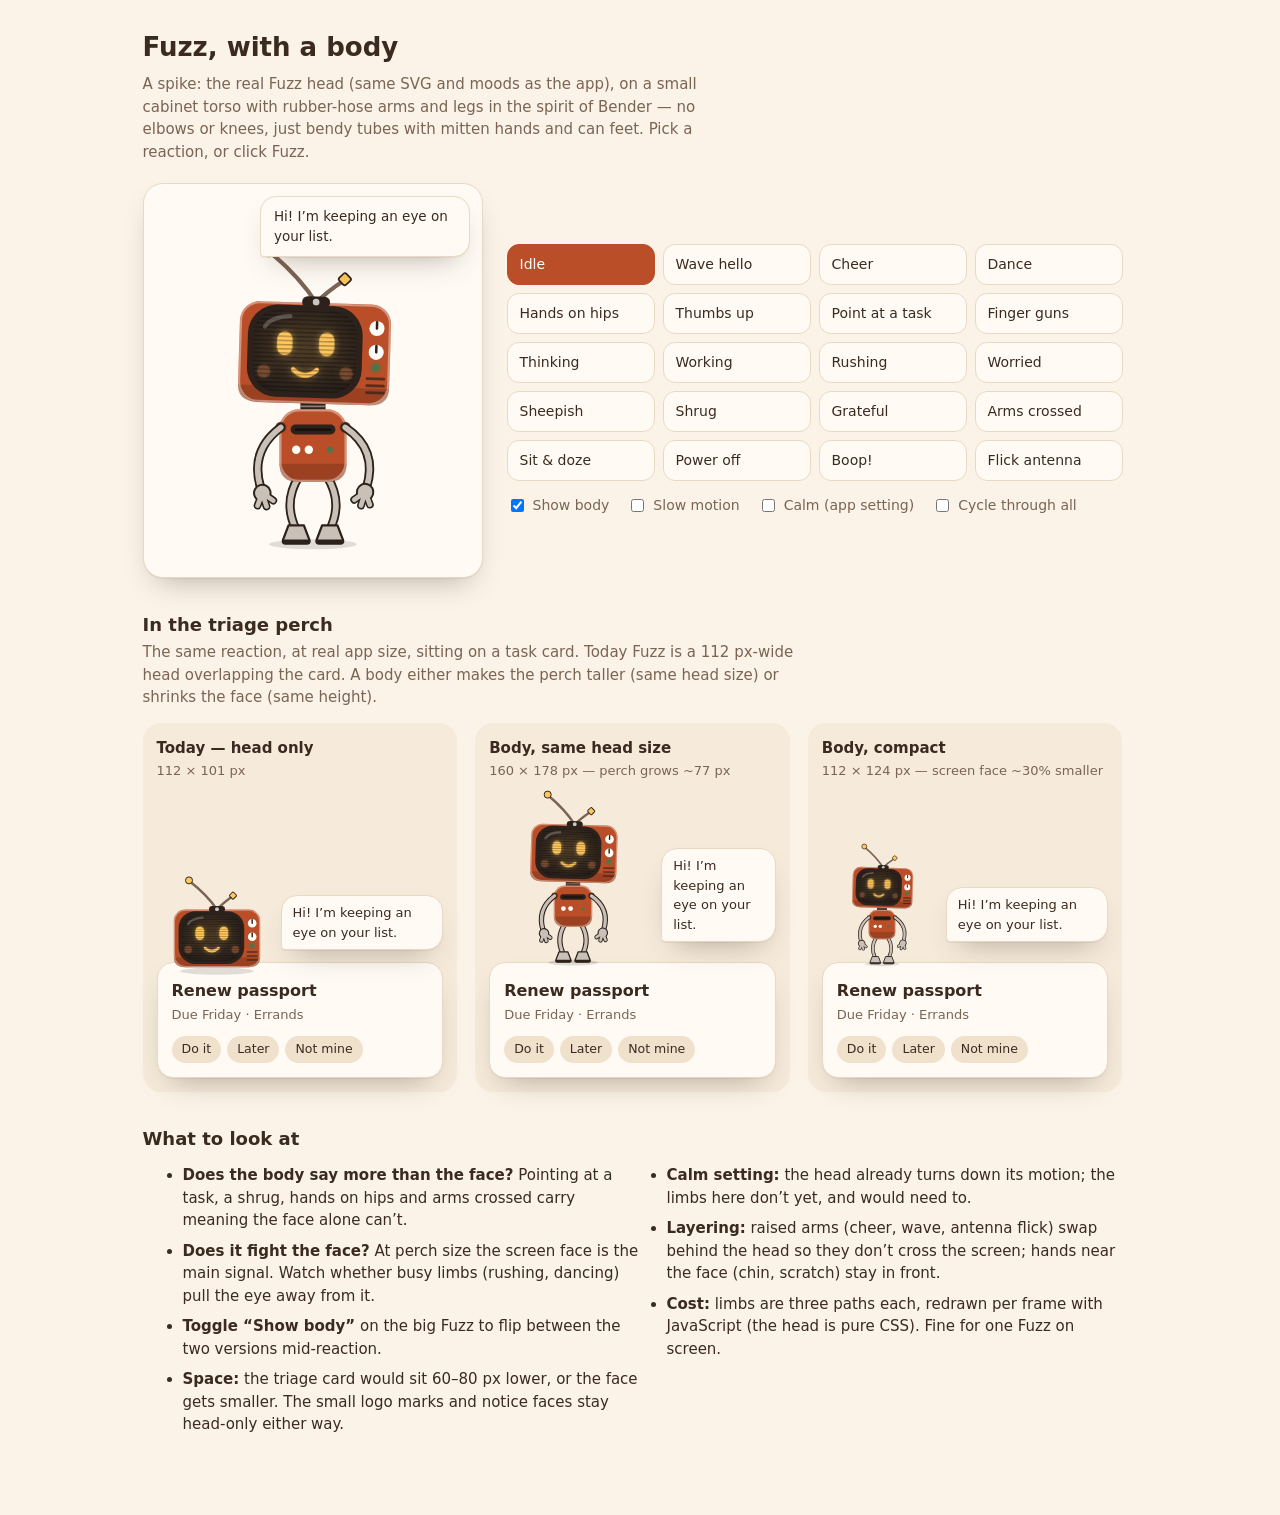
==== spikes/fuzz-body/index.html @ f45c8d58 "Spike: Fuzz with a body and rubber-hose arms and legs Standalone page that puts the real Fuzz head o" ====
<!doctype html>
<html lang="en">
<head>
<meta charset="utf-8">
<meta name="viewport" content="width=device-width, initial-scale=1">
<title>Fuzz Body Spike</title>
<link rel="icon" type="image/svg+xml" href="../../assets/fuzz-favicon.svg">
<link rel="stylesheet" href="../../css/app.css">
<link rel="stylesheet" href="../../css/fuzz.css">
<style>
  body { padding: 0 16px 64px; }
  main { max-width: 980px; margin: 0 auto; }
  header.top { padding: 28px 0 8px; }
  header.top h1 { font-family: var(--font-display); font-size: 26px; }
  header.top p { color: var(--muted); max-width: 62ch; margin: 6px 0 0; }
  h2 { font-family: var(--font-display); font-size: 18px; margin: 36px 0 6px; }
  .sub { color: var(--muted); margin: 0 0 14px; max-width: 70ch; }

  /* ---- the rig ---- */
  .rig { display: block; width: 100%; height: auto; overflow: visible; }
  .rig #bot { width: 140px; height: 126px; display: inline; overflow: visible; }
  .rig:not(.nobody) #bot > ellipse { display: none; }        /* the head's own floor shadow */
  .rig.nobody .legs, .rig.nobody .arms, .rig.nobody .torso, .rig.nobody .neck, .rig.nobody .bshadow { display: none; }
  .rig { --limb: color-mix(in srgb, var(--trim) 45%, #9c8f84); --limb-o: var(--bezel); }
  .limb-o { fill: none; stroke: var(--limb-o); stroke-width: 6.6; stroke-linecap: round; }
  .limb-i { fill: none; stroke: var(--limb); stroke-width: 4; stroke-linecap: round; }
  .hand .ho path { stroke: var(--limb-o); stroke-width: 5.6; stroke-linecap: round; fill: none; }
  .hand .ho circle { fill: var(--limb-o); }
  .hand .hi path { stroke: var(--limb); stroke-width: 3.4; stroke-linecap: round; fill: none; }
  .hand .hi circle { fill: var(--limb); }
  .foot .fo { fill: var(--limb); stroke: var(--limb-o); stroke-width: 1.6; stroke-linejoin: round; }
  .foot .fs { fill: var(--limb-o); }
  .neck rect { fill: var(--bezel); }
  .neck path { stroke: var(--limb); stroke-width: 1.2; opacity: .6; }
  .bshadow { fill: #000; opacity: .12; }
  .tled { fill: var(--ok); }

  /* ---- hero ---- */
  .hero { display: grid; grid-template-columns: minmax(0, 340px) 1fr; gap: 24px; align-items: center; margin-top: 12px; }
  .stagebox { position: relative; background: var(--surface); border: var(--bw) solid var(--line); border-radius: 20px; padding: 26px 20px 22px; box-shadow: var(--shadow); }
  .stagebox .bubble { position: absolute; top: 12px; right: 12px; left: auto; max-width: 62%; margin: 0; font-size: 13.5px; min-height: 0; }
  .stagebox .rigbox { max-width: 280px; margin: 34px auto 0; cursor: pointer; }
  .controls { display: flex; flex-direction: column; gap: 14px; }
  .reacts { display: grid; grid-template-columns: repeat(auto-fill, minmax(130px, 1fr)); gap: 8px; }
  .reacts button { text-align: left; padding: 9px 12px; border-radius: 12px; border: var(--bw) solid var(--line); background: var(--surface); font-size: 14px; }
  .reacts button[aria-pressed="true"] { background: var(--accent); color: var(--on-accent); border-color: var(--accent); }
  .toggles { display: flex; flex-wrap: wrap; gap: 8px 18px; font-size: 14px; color: var(--muted); }
  .toggles label { display: inline-flex; align-items: center; gap: 6px; cursor: pointer; }

  /* ---- in-app mock ---- */
  .variants { display: grid; grid-template-columns: repeat(auto-fit, minmax(260px, 1fr)); gap: 18px; }
  .variant { background: var(--field); border-radius: 18px; padding: 14px; display: flex; flex-direction: column; }
  .variant h3 { font-family: var(--font-display); font-size: 15px; }
  .variant .meta { color: var(--muted); font-size: 13px; margin: 2px 0 10px; }
  .variant .spacer { flex: 1; }
  .mperch { display: flex; align-items: flex-end; gap: 8px; position: relative; z-index: 2; padding-left: 4px; }
  .mperch .bubble { margin-bottom: 26px; font-size: 13px; min-height: 0; padding: 7px 11px; max-width: none; flex: 1; }
  .mperch.stand { margin-bottom: -6px; }    /* feet land on the card's top edge */
  .mperch.sit { margin-bottom: -14px; }     /* today's overlap */
  .mcard { background: var(--surface); border: var(--bw) solid var(--line); border-radius: 16px; padding: 16px 14px 14px; box-shadow: var(--shadow); position: relative; z-index: 1; }
  .mcard b { font-family: var(--font-display); display: block; font-size: 16px; }
  .mcard span { color: var(--muted); font-size: 13px; }
  .mcard .acts { display: flex; gap: 6px; margin-top: 10px; }
  .mcard .acts i { font-style: normal; font-size: 12.5px; padding: 4px 10px; border-radius: 999px; background: var(--chip); }

  .notes { columns: 2 300px; gap: 28px; }
  .notes li { margin-bottom: 8px; break-inside: avoid; }

  @media (max-width: 700px) {
    .hero { grid-template-columns: 1fr; }
    .stagebox .rigbox { max-width: 220px; }
  }
</style>
</head>
<body>
<main>
  <header class="top">
    <h1>Fuzz, with a body</h1>
    <p>A spike: the real Fuzz head (same SVG and moods as the app), on a small cabinet torso with rubber-hose arms and legs
      in the spirit of Bender &mdash; no elbows or knees, just bendy tubes with mitten hands and can feet. Pick a reaction, or click Fuzz.</p>
  </header>

  <section class="hero">
    <div class="stagebox">
      <div class="bubble" id="say"></div>
      <div class="rigbox" id="hero" title="Click to boop"></div>
    </div>
    <div class="controls">
      <div class="reacts" id="reacts" role="group" aria-label="Reactions"></div>
      <div class="toggles">
        <label><input type="checkbox" id="body" checked> Show body</label>
        <label><input type="checkbox" id="slow"> Slow motion</label>
        <label><input type="checkbox" id="calm"> Calm (app setting)</label>
        <label><input type="checkbox" id="cycle"> Cycle through all</label>
      </div>
    </div>
  </section>

  <h2>In the triage perch</h2>
  <p class="sub">The same reaction, at real app size, sitting on a task card. Today Fuzz is a 112&nbsp;px-wide head overlapping the card.
    A body either makes the perch taller (same head size) or shrinks the face (same height).</p>
  <div class="variants">
    <div class="variant">
      <h3>Today &mdash; head only</h3>
      <div class="meta">112 &times; 101 px</div>
      <div class="spacer"></div>
      <div class="mperch sit"><div style="width:112px;flex:none" class="mini" data-body="0"></div><div class="bubble mbub"></div></div>
      <div class="mcard"><b>Renew passport</b><span>Due Friday &middot; Errands</span><div class="acts"><i>Do it</i><i>Later</i><i>Not mine</i></div></div>
    </div>
    <div class="variant">
      <h3>Body, same head size</h3>
      <div class="meta">160 &times; 178 px &mdash; perch grows ~77 px</div>
      <div class="spacer"></div>
      <div class="mperch stand"><div style="width:160px;flex:none" class="mini"></div><div class="bubble mbub"></div></div>
      <div class="mcard"><b>Renew passport</b><span>Due Friday &middot; Errands</span><div class="acts"><i>Do it</i><i>Later</i><i>Not mine</i></div></div>
    </div>
    <div class="variant">
      <h3>Body, compact</h3>
      <div class="meta">112 &times; 124 px &mdash; screen face ~30% smaller</div>
      <div class="spacer"></div>
      <div class="mperch stand"><div style="width:112px;flex:none" class="mini"></div><div class="bubble mbub"></div></div>
      <div class="mcard"><b>Renew passport</b><span>Due Friday &middot; Errands</span><div class="acts"><i>Do it</i><i>Later</i><i>Not mine</i></div></div>
    </div>
  </div>

  <h2>What to look at</h2>
  <ul class="notes">
    <li><b>Does the body say more than the face?</b> Pointing at a task, a shrug, hands on hips and arms crossed carry meaning the face alone can&rsquo;t.</li>
    <li><b>Does it fight the face?</b> At perch size the screen face is the main signal. Watch whether busy limbs (rushing, dancing) pull the eye away from it.</li>
    <li><b>Toggle &ldquo;Show body&rdquo;</b> on the big Fuzz to flip between the two versions mid-reaction.</li>
    <li><b>Space:</b> the triage card would sit 60&ndash;80&nbsp;px lower, or the face gets smaller. The small logo marks and notice faces stay head-only either way.</li>
    <li><b>Calm setting:</b> the head already turns down its motion; the limbs here don&rsquo;t yet, and would need to.</li>
    <li><b>Layering:</b> raised arms (cheer, wave, antenna flick) swap behind the head so they don&rsquo;t cross the screen; hands near the face (chin, scratch) stay in front.</li>
    <li><b>Cost:</b> limbs are three paths each, redrawn per frame with JavaScript (the head is pure CSS). Fine for one Fuzz on screen.</li>
  </ul>
</main>

<script src="../../js/fuzz-svg.js"></script>
<script src="fuzz-body.js"></script>
<script>
(function () {
  var FB = window.FuzzBody, R = FB.reactions;
  var say = document.getElementById('say'), reacts = document.getElementById('reacts');
  var buttons = {};

  function showLine(r) {
    say.textContent = r.say;
    document.querySelectorAll('.mbub').forEach(function (b) { b.textContent = r.say; });
  }
  var hero = FB.rig(document.getElementById('hero'), {
    onPlay: function (name, r) {
      showLine(r);
      Object.keys(buttons).forEach(function (k) { buttons[k].setAttribute('aria-pressed', String(k === name)); });
    }
  });
  var minis = [].map.call(document.querySelectorAll('.mini'), function (el) {
    return FB.rig(el, { body: el.dataset.body !== '0' });
  });
  function playAll(name) { hero.play(name); minis.forEach(function (m) { m.play(name); }); }

  Object.keys(R).forEach(function (name) {
    var b = document.createElement('button');
    b.type = 'button'; b.textContent = R[name].label; b.setAttribute('aria-pressed', String(name === 'idle'));
    b.addEventListener('click', function () { stopCycle(); playAll(name); });
    reacts.appendChild(b); buttons[name] = b;
  });
  showLine(R.idle);

  document.getElementById('hero').addEventListener('click', function () { playAll('boop'); });
  document.getElementById('body').addEventListener('change', function (e) { hero.setBody(e.target.checked); });
  document.getElementById('slow').addEventListener('change', function (e) { FB.setSpeed(e.target.checked ? .3 : 1); });
  document.getElementById('calm').addEventListener('change', function (e) { document.documentElement.classList.toggle('calm', e.target.checked); });

  // eyes follow the pointer on the big Fuzz, like the app
  window.addEventListener('pointermove', function (e) {
    if (hero.bot.dataset.mood === 'chill') return;
    var r = hero.bot.getBoundingClientRect(), dx = e.clientX - (r.left + r.width / 2), dy = e.clientY - (r.top + r.height / 2);
    var d = Math.hypot(dx, dy) || 1, k = Math.min(1, d / 160), eyes = hero.bot.querySelector('#eyes');
    if (eyes) eyes.style.transform = 'translate(' + (dx / d * 5 * k) + 'px,' + (dy / d * 3.6 * k) + 'px)';
  });

  var cyc = null, cycEl = document.getElementById('cycle');
  function stopCycle() { if (cyc) { clearInterval(cyc); cyc = null; cycEl.checked = false; } }
  cycEl.addEventListener('change', function (e) {
    if (!e.target.checked) return stopCycle();
    var names = Object.keys(R).filter(function (n) { return !R[n].once; }), i = names.indexOf(hero.name);
    cyc = setInterval(function () { i = (i + 1) % names.length; playAll(names[i]); }, 3200);
  });
})();
</script>
</body>
</html>
---- css/app.css ----
/* App styles. Colours come from the Warm Theme System: js/themes.js sets the foundation (--bg, --surface, --field,
   --chip, --line, --muted, --ink), the status colours (--done, --wait, --blocked), the three theme colours
   (--accent, --on-accent, --link) and the code colours (--code-*) at runtime, for light, dark and high contrast.
   Fonts: Nunito ExtraBold for headings, Nunito Sans for everything else, a mono font for code. */

:root {
  --font-display: "Nunito", system-ui, -apple-system, "Segoe UI", sans-serif;
  --font-body: "Nunito Sans", system-ui, -apple-system, "Segoe UI", sans-serif;
  --font-code: "JetBrains Mono", ui-monospace, Menlo, Consolas, monospace;

  /* fallbacks until themes.js runs (Terracotta, light) */
  --bg: #FBF3E8; --surface: #FFFBF4; --field: #F6EBDB; --ink: #3A2A20; --muted: #7A6454; --line: #E8D9C5; --chip: #F0E1CC;
  --done: #3E7B4F; --wait: #A86B12; --blocked: #B23A32;
  --accent: #B94E28; --on-accent: #FFFFFF; --link: #A23F1B;
  --bw: 1px; --bw2: 1.5px; --deco: none; --edge: var(--accent); --obc: var(--accent); --chipline: var(--chip);

  /* short names used in the components */
  --ok: var(--done);
  --warn: var(--wait);
  --danger: var(--blocked);

  /* names used by the Fuzz stylesheet */
  --surface-2: var(--field);
  --ink-2: var(--muted);
  --terra: var(--accent);
  --terra-ink: var(--on-accent);
  --amber: #F2AE43;
  --sage: var(--done);
  --shadow: 0 1px 0 color-mix(in srgb, var(--ink) 6%, transparent), 0 14px 30px -14px color-mix(in srgb, var(--ink) 38%, transparent);

  /* Fuzz himself: the cabinet takes the accent, the screen glow stays warm in every theme */
  --cab: var(--accent);
  --cab-d: color-mix(in srgb, var(--accent) 68%, #000);
  --glow: #FFC65C;
  --ant: var(--muted);
  --trim: color-mix(in srgb, var(--surface) 62%, #fff);
}
:root[data-mode="light"] {
  /* charcoal glass (amber glow keeps ~8:1 contrast on it), inside a darker bezel */
  --bezel: color-mix(in srgb, var(--ink) 80%, #000);
  --screen: #3A3A3A;
}
:root[data-mode="dark"] {
  --bezel: color-mix(in srgb, var(--bg) 55%, #000);
  --screen: color-mix(in srgb, var(--bg) 35%, #000);
}
:root:not([data-mode]) { --bezel: #2d211b; --screen: #241C19; }

*, *::before, *::after { box-sizing: border-box; }
html { -webkit-text-size-adjust: 100%; scrollbar-gutter: stable; } /* the header doesn't shift when a page grows or shrinks past the fold */
body {
  margin: 0; background: var(--bg); color: var(--ink); font-family: var(--font-body); font-size: 15px; line-height: 1.5;
  padding-bottom: 96px; transition: background-color .25s, color .25s;
}
button, input, textarea, select { font: inherit; color: inherit; }
button { cursor: pointer; }
button:disabled { cursor: not-allowed; }
a { color: var(--link); }
:focus-visible { outline: 3px solid var(--link); outline-offset: 2px; }
h1, h2, h3 { margin: 0; }
.sr { position: absolute; width: 1px; height: 1px; overflow: hidden; clip: rect(0 0 0 0); white-space: nowrap; }
.skip { position: absolute; left: 8px; top: -60px; z-index: 100; background: var(--ink); color: var(--bg); padding: 10px 14px; border-radius: 10px; }
.skip:focus { top: 8px; }
textarea, input[type="text"], input[type="search"], input[type="datetime-local"] {
  width: 100%; background: var(--field); border: var(--bw) solid var(--line); border-radius: 12px; padding: 10px 12px; line-height: 1.45;
}
textarea { resize: vertical; }
#instr, #draft { overflow-y: hidden; } /* they grow to fit their text (fit() in view-triage.js), so no scrollbar */
::placeholder { color: var(--muted); opacity: 1; }

/* ---------- App bar ---------- */
.appbar {
  position: sticky; top: 0; z-index: 30; display: flex; align-items: center; flex-wrap: wrap; gap: 8px 16px;
  padding: 8px max(16px, env(safe-area-inset-left)); background: color-mix(in srgb, var(--bg) 90%, transparent);
  -webkit-backdrop-filter: blur(10px); backdrop-filter: blur(10px); border-bottom: var(--bw) solid var(--line);
}
.appbar { display: grid; grid-template-columns: auto 1fr auto; }
.appbar-left { grid-column: 1; display: flex; align-items: center; gap: 16px; min-width: 0; }
.appbar-left .mainnav { margin-right: 0; }
.appbar-right { grid-column: 3; position: relative; justify-self: end; display: flex; align-items: center; gap: 8px; }
.undowrap { position: relative; }
.undobtn:disabled { opacity: .5; cursor: default; }
.undopop { width: 320px; }
.undolist { list-style: none; margin: 0; padding: 0; display: flex; flex-direction: column; gap: 4px; }
.undolist button { width: 100%; display: flex; flex-direction: column; align-items: flex-start; gap: 2px; text-align: left; padding: 8px 12px; min-height: 44px; border: 0; border-radius: 12px; background: transparent; color: var(--ink); }
.undolist button:hover { background: var(--chip); }
.u-l { font-weight: 600; font-size: 14px; }
.u-m { font-size: 12.5px; color: var(--muted); }
.u-blocked .u-l { color: var(--muted); font-weight: 500; }
.brand { display: inline-flex; align-items: center; gap: 8px; text-decoration: none; color: var(--ink); min-height: 44px; }
.brand-av { width: 40px; }
.brand-name { font-family: var(--font-display); font-weight: 800; font-size: 22px; letter-spacing: -.01em; }
.mainnav { display: flex; align-items: center; gap: 4px; margin-right: auto; }
.mainnav a {
  display: inline-flex; align-items: center; gap: 8px; min-height: 44px; padding: 0 14px; border-radius: 999px; color: var(--ink);
  font-weight: 600; font-size: 14.5px; text-decoration: none;
}
.mainnav a:hover { background: var(--chip); }
.mainnav a[aria-current="page"] { background: var(--chip); box-shadow: inset 0 0 0 1.5px var(--line); }
.navcount { min-width: 22px; padding: 0 7px; border-radius: 999px; background: var(--accent); color: var(--on-accent); font-size: 12px; font-weight: 600; text-align: center; line-height: 22px; }
.navcount:empty:not(.has) { display: none; }
.navcount.has { min-width: 0; width: 10px; height: 10px; padding: 0; line-height: 0; }
.navcount.done { background: color-mix(in srgb, var(--ok) 26%, var(--surface)); color: var(--ink); }
.appbar-right { position: relative; }
.themebtn {
  display: inline-flex; align-items: center; gap: 8px; min-height: 44px; padding: 0 14px; border: var(--bw) solid var(--line); border-radius: 999px;
  background: var(--surface); color: var(--ink); font-weight: 600; font-size: 14px; text-decoration: none; white-space: nowrap;
}
.themebtn.nav-cta { background: var(--accent); color: var(--on-accent); border-color: var(--edge); }
.themebtn.nav-cta:hover { filter: brightness(1.06); }
.iconbtn { justify-content: center; width: 44px; padding: 0; }
.themepop {
  position: absolute; right: 0; top: calc(100% + 8px); width: 360px; max-width: calc(100vw - 24px); z-index: 50; padding: 16px;
  background: var(--surface); border: var(--bw) solid var(--line); border-radius: 20px; box-shadow: 0 24px 60px -20px color-mix(in srgb, var(--ink) 50%, transparent);
  display: flex; flex-direction: column; gap: 10px; max-height: calc(100vh - 80px); overflow: auto;
}
.themepop[hidden] { display: none; }
.themepop h2.pop-title { font-family: var(--font-display); font-size: 18px; font-weight: 800; letter-spacing: 0; text-transform: none; color: var(--ink); margin-top: 0; }
.themepop h2 { font-size: 12px; font-weight: 600; letter-spacing: .08em; text-transform: uppercase; color: var(--muted); margin-top: 4px; }
.palettes { display: grid; grid-template-columns: repeat(2, 1fr); gap: 8px; }
.pal { display: grid; grid-template-columns: auto 1fr; grid-template-rows: auto auto; column-gap: 10px; align-items: center; text-align: left; padding: 8px 10px; border: 2px solid var(--line); border-radius: 14px; background: transparent; min-height: 52px; }
.pal[aria-pressed="true"] { border-color: var(--accent); background: var(--field); }
.pal-sw { grid-row: 1 / 3; display: inline-flex; padding: 5px; border-radius: 10px; border: 1px solid; gap: 3px; }
.pal-sw i { width: 12px; height: 28px; border-radius: 6px; }
.pal-n { font-weight: 600; font-size: 14px; }
.pal-f { font-size: 11.5px; color: var(--muted); }
.segrow { display: flex; gap: 6px; flex-wrap: wrap; }
.seg { min-height: 40px; padding: 0 14px; border: var(--bw) solid var(--line); border-radius: 999px; background: transparent; font-weight: 600; font-size: 14px; }
.seg[aria-pressed="true"] { background: var(--ink); color: var(--bg); border-color: var(--ink); }
.check { display: flex; gap: 10px; align-items: flex-start; font-weight: 600; cursor: pointer; }
.check input { width: 20px; height: 20px; margin-top: 2px; accent-color: var(--accent); }
.check small { display: block; font-weight: 400; color: var(--muted); }

/* ---------- Shell ---------- */
.view { margin: 0 auto; padding: 20px 16px 48px; }
.view--triage { max-width: 640px; }
.view--capture { max-width: 640px; }
.view--tasks { max-width: 760px; }
.view--account { max-width: 520px; }
.account { display: flex; flex-direction: column; gap: 16px; padding-top: 8vh; }
.account h1 { font-family: var(--font-display); font-size: 27px; font-weight: 800; line-height: 1.2; }
.acct-picks { display: grid; grid-template-columns: repeat(auto-fit, minmax(200px, 1fr)); gap: 12px; }
.acct-pick { display: flex; flex-direction: column; align-items: flex-start; gap: 4px; padding: 18px; min-height: 110px; text-align: left; cursor: pointer;
  background: var(--surface); border: var(--bw2) solid var(--line); border-radius: 20px; box-shadow: var(--shadow); color: var(--ink); }
.acct-pick:hover, .acct-pick:focus-visible { border-color: var(--accent); }
.acct-n { font-family: var(--font-display); font-weight: 800; font-size: 20px; }
.acct-d { color: var(--muted); font-size: 14px; line-height: 1.45; }
.acct-key { display: flex; flex-direction: column; gap: 10px; }
.acct-key[hidden] { display: none; }
.acct-help { margin: 0; font-size: 13px; overflow-wrap: anywhere; }
.acct-err { margin: 0; color: var(--blocked); font-weight: 600; }
.acct-err:empty { display: none; }
.view h1:focus { outline: none; }

/* ---------- Shared bits ---------- */
.pill {
  --tone: var(--muted);
  display: inline-flex; align-items: center; gap: 6px; white-space: nowrap; border-radius: 999px; font-size: 12px; font-weight: 600; padding: 3px 10px;
  background: color-mix(in srgb, var(--tone) 16%, var(--surface)); border: 1px solid color-mix(in srgb, var(--tone) 38%, var(--surface)); color: var(--ink);
}
.pill::before { content: ""; width: 7px; height: 7px; border-radius: 50%; background: var(--tone); flex: none; }
.pill--accent { --tone: var(--accent); }
.pill--ok { --tone: var(--ok); } .pill--warn { --tone: var(--warn); } .pill--danger { --tone: var(--danger); } .pill--muted { --tone: var(--muted); }
.pill svg { flex: none; }
.pill--icon::before { display: none; }
.tag--info { background: var(--chip); color: var(--ink); border: var(--bw) solid var(--line); }
.tag--ok { background: color-mix(in srgb, var(--ok) 26%, var(--surface)); color: var(--ink); border: 1px solid color-mix(in srgb, var(--ok) 45%, var(--surface)); }
.iconbtn { flex: none; width: 44px; height: 44px; border-radius: 50%; border: var(--bw) solid var(--line); background: var(--surface); display: inline-grid; place-items: center; }
.linkbtn { background: none; border: 0; padding: 10px 8px; min-height: 44px; color: var(--muted); font-weight: 600; font-size: 14px; text-decoration: underline; }
.linkbtn:hover { color: var(--ink); }
.btn.small { padding: 7px 12px; font-size: 13px; border-radius: 999px; min-height: 36px; }
.btn.dark { background: var(--ink); color: var(--bg); border-color: var(--ink); }
.btn.linklike { text-decoration: none; display: inline-flex; align-items: center; justify-content: center; }
/* One button shape: icon, label and key hint sit in a row with even gaps */
.btn { display: inline-flex; align-items: center; justify-content: center; gap: 8px; }
.btn svg { flex: none; }
.btn kbd { margin-left: 0; }
.meta { color: var(--muted); }
.fuzzlogo { display: block; }

/* ---------- Fuzz, small ---------- */
:where(.fzmini) { width: 100%; }
.fzmini { display: block; height: auto; overflow: visible; }
.fzmini .fz-a1 { transform-box: view-box; transform-origin: 32px 15px; animation: sway-l 3.9s ease-in-out infinite; }
.fzmini .fz-a2 { transform-box: view-box; transform-origin: 32px 15px; animation: sway-r 2.3s ease-in-out infinite; }
.fzmini .fz-dot { animation: twk 1.2s ease-in-out infinite alternate; }
html.calm .fzmini .fz-a1, html.calm .fzmini .fz-a2, html.calm .fzmini .fz-dot { animation: none; }

/* ---------- Triage ---------- */
.triage { display: flex; flex-direction: column; gap: 14px; }
.triage-top { display: flex; flex-direction: column; gap: 10px; }
.hprog { grid-column: 2; justify-self: center; width: 100%; max-width: 360px; min-width: 0; display: flex; align-items: center; gap: 10px; }
.hprog[hidden] { display: none; }
/* Segmented progress (js/progress.js): open segments, ticks for cleared cards, a bank block for folded ticks, ghosts for "more". */
.pgbar { --pg-bank: color-mix(in srgb, var(--accent) 50%, var(--ink)); flex: 1; min-width: 0; position: relative; }
.pg-row { display: flex; align-items: center; gap: 5px; height: 22px; padding: 0 4px; margin: 0 -4px; overflow: hidden; }
.pg-seg { flex: none; box-sizing: border-box; width: var(--segw, 26px); height: 14px; border-radius: 4px; border: var(--bw2) solid var(--muted); background: var(--chip);
  transition: width .35s cubic-bezier(.2,.8,.2,1), background-color .25s, border-color .25s; }
.pg-row.notrans .pg-seg { transition: none; }
.pg-seg.is-tick { width: 8px; background: var(--accent); border-color: var(--accent); }
.pg-seg.is-ghost { border-style: dashed; background: transparent; }
.pg-seg.is-bank { width: 26px; background: var(--pg-bank); border-color: var(--pg-bank); color: var(--bg); display: flex; align-items: center; justify-content: center;
  font-size: 10.5px; font-weight: 600; line-height: 1; font-variant-numeric: tabular-nums; }
.pg-fx { position: absolute; inset: 0; pointer-events: none; }
.pg-fly { position: absolute; border-radius: 3px; background: var(--accent); }
.pg-plus { position: absolute; top: -13px; text-align: center; font-size: 12px; font-weight: 600; color: var(--pg-bank); white-space: nowrap; }
html.calm .pg-seg { transition: none; }
.left { flex: none; width: 4.6em; text-align: right; font-size: 13px; font-weight: 600; color: var(--muted); font-variant-numeric: tabular-nums; white-space: nowrap; }
.stage { margin-top: 2px; }
#dropbtn[hidden] + span { display: none; }
.triage-foot { display: flex; justify-content: center; align-items: center; flex-wrap: wrap; gap: 4px; color: var(--muted); }
.parkform { background: var(--surface); border: var(--bw) solid var(--line); border-radius: 16px; padding: 12px 14px; display: flex; flex-direction: column; gap: 8px; }
.parkform[hidden] { display: none; }
.parkform label { font-size: 12px; font-weight: 600; letter-spacing: .06em; text-transform: uppercase; color: var(--muted); }
.parkhint { font-size: 13px; color: var(--muted); margin: 0; }
.parkrow { display: flex; gap: 8px; }
.playground { background: var(--surface); border: 1px dashed var(--line); border-radius: 16px; padding: 4px 14px; }
.playground summary { cursor: pointer; padding: 10px 0; font-weight: 600; min-height: 44px; display: flex; align-items: center; gap: 8px; }
.playground summary span { font-weight: 400; color: var(--muted); font-size: 13px; }
.lab { display: flex; flex-direction: column; gap: 10px; padding-bottom: 14px; }
.lab-row { display: flex; flex-wrap: wrap; gap: 6px; }
.note { margin: 0; color: var(--muted); font-size: 13.5px; }

/* Fuzz's line, echoed under the header while the perch is scrolled away (js/view-triage.js echo) */
.echo { position: fixed; left: 50%; transform: translateX(-50%); z-index: 25; width: max-content; max-width: min(560px, calc(100vw - 32px));
  display: flex; align-items: center; gap: 8px; padding: 6px 14px 6px 8px; background: var(--surface); border: var(--bw) solid var(--line); border-radius: 999px;
  box-shadow: var(--shadow); font-size: 14px; animation: echo-in .25s cubic-bezier(.22,1,.36,1); pointer-events: none; }
.echo[hidden] { display: none; }
.echo-av { width: 30px; flex: none; }
@keyframes echo-in { from { opacity: 0; transform: translate(-50%, -6px); } }
html.calm .echo { animation: none; }
/* the card (extends fuzz.css) */
.card { gap: 14px; background: var(--surface); overflow-wrap: anywhere; }
.card hr { width: 100%; }
.stale { background: var(--field); border: 2px dashed var(--line); border-radius: 18px; padding: 16px 18px; display: flex; flex-direction: column; gap: 12px; }
.stale[hidden] { display: none; }
.stale-top { display: flex; gap: 12px; align-items: flex-start; }
.stale-top svg { flex: none; margin-top: 2px; color: var(--muted); }
.stale h3 { font-family: var(--font-display); font-size: 19px; line-height: 1.25; margin-bottom: 4px; }
.stale p { margin: 0; color: var(--muted); }
.stale-btns { display: flex; flex-wrap: wrap; gap: 8px; }
.stale-btns .btn { flex: 1 1 150px; min-height: 46px; }
.instr-top { display: flex; flex-wrap: wrap; align-items: baseline; justify-content: space-between; gap: 2px 12px; }
.instr-top label { margin: 0; }
.instr-top span { font-size: 12.5px; color: var(--muted); }
.instr-side { display: inline-flex; align-items: center; gap: 4px; }
.iconbtn.mic { color: var(--muted); }
.instr-side .iconbtn.mic { border-color: transparent; background: transparent; }
.iconbtn.mic:hover { color: var(--ink); }
.mic[aria-pressed="true"], .mic[aria-pressed="true"]:hover { color: var(--on-accent); background: var(--accent); border-color: var(--accent); animation: micpulse 1.4s ease-in-out infinite; }
@keyframes micpulse { 50% { box-shadow: 0 0 0 6px color-mix(in srgb, var(--accent) 25%, transparent); } }
@media (prefers-reduced-motion: reduce) { .mic[aria-pressed="true"] { animation: none; } }
/* The instructions are a chat-style box: + adds a source, and the ones Fuzz reads first sit as chips beside it */
.composer { background: var(--surface-2); border: var(--bw) solid var(--line); border-radius: 12px; }
/* the box wears the textarea's focus ring, so the ring takes in the chips too */
.composer:has(textarea:focus-visible) { outline: 3px solid var(--link); outline-offset: 2px; }
.composer textarea { border: 0; background: transparent; border-radius: 12px 12px 0 0; }
.composer textarea:focus-visible { outline: none; }
.refs { padding: 0 8px 8px; }
.composer-bar { display: flex; align-items: center; flex-wrap: wrap; gap: 6px; }
.plus { position: relative; flex: none; }
.plusbtn { display: grid; place-items: center; width: 34px; height: 34px; border: var(--bw) solid var(--line); border-radius: 50%; background: var(--surface); color: var(--ink); }
.plusbtn:hover, .plusbtn[aria-expanded="true"] { border-color: var(--accent); color: var(--accent); }
.menu.plusmenu { left: 0; right: auto; top: calc(100% + 6px); bottom: auto; width: 260px; }
.refchips-wrap { display: contents; }
.refchips { list-style: none; margin: 0; padding: 0; display: flex; flex-wrap: wrap; gap: 6px; min-width: 0; }
.refchip { display: inline-flex; align-items: center; gap: 6px; max-width: 100%; min-width: 0; padding: 2px 2px 2px 4px; border: var(--bw) solid var(--line); border-radius: 999px; background: var(--surface); font-size: 13.5px; }
.refchip-t, .refopt-t { min-width: 0; overflow: hidden; text-overflow: ellipsis; white-space: nowrap; }
.refx { flex: none; display: grid; place-items: center; width: 28px; height: 28px; border: 0; border-radius: 50%; background: none; color: var(--muted); }
.refx:hover { background: var(--field); color: var(--ink); }
.refpick { margin: 8px 0 0; padding: 6px 10px; border: var(--bw) solid var(--line); border-radius: 12px; background: var(--surface); display: flex; flex-direction: column; }
.refpick[hidden] { display: none; }
.refpick legend { padding: 0 4px; font-size: 12.5px; color: var(--muted); }
.refopt { display: flex; align-items: center; gap: 8px; min-height: 40px; min-width: 0; cursor: pointer; font-size: 14px; }
.refopt input { flex: none; width: 18px; height: 18px; accent-color: var(--accent); }
.refpick-done { align-self: flex-end; min-height: 36px; padding: 6px 4px; }
.instr .drop { margin-top: 8px; }
.drop[hidden] { display: none; }
/* A file you added can come off its task; removing asks once, in place of the row */
.sources li:has(.src-rm) { display: flex; gap: 6px; align-items: stretch; }
.sources li:has(.src-rm) .source { flex: 1; min-width: 0; }
.src-rm { flex: none; width: 44px; display: grid; place-items: center; border: var(--bw) solid var(--line); border-radius: 14px; background: var(--field); color: var(--muted); }
.src-rm:hover { border-color: var(--danger); color: var(--danger); }
.src-asking { display: flex; flex-wrap: wrap; align-items: center; gap: 8px; padding: 8px 10px 8px 14px; border: var(--bw) solid var(--danger); border-radius: 14px; background: var(--field); }
.src-ask { flex: 1 1 200px; font-size: 14px; }
html.dragging-file .drop.over .dropbtn { border-color: var(--accent); background: color-mix(in srgb, var(--accent) 10%, var(--field)); }
.actions .btn { min-height: 46px; display: inline-flex; align-items: center; justify-content: center; }
.actions .btn.primary { min-height: 50px; box-shadow: 0 4px 10px -4px color-mix(in srgb, #000 30%, transparent); }
.actions.ent { grid-template-columns: repeat(2, 1fr); }
.split { position: relative; display: flex; }
.split .done-btn { flex: 1; border-radius: 12px 0 0 12px; border-right-width: 1px; }
.split .done-btn svg { color: var(--ok); }
.split .more-btn { flex: none; width: 44px; padding: 0; border-radius: 0 12px 12px 0; border-left-width: 1px; }
/* A draft waiting for your OK: who it goes to, the editable text, then the decision */
.draft { display: flex; flex-direction: column; gap: 8px; }
.draft-to { display: flex; flex-wrap: wrap; align-items: baseline; gap: 4px 8px; font-size: 14.5px; }
.draft-to > span:first-child { color: var(--muted); }
.draft-to .via { font-size: 12.5px; font-weight: 600; padding: 2px 10px; border-radius: 999px; background: var(--chip); color: var(--ink); }
.draft textarea { font-size: 15.5px; line-height: 1.55; padding: 12px 14px; resize: vertical; min-height: 7.5em; }
.actions.review { grid-template-columns: 1fr 1fr; }
.actions.review .split { grid-column: 1 / -1; } /* Approve and send, with Mark done behind its arrow, gets the whole row */
.actions.review .split .menu { left: 0; width: auto; max-width: none; }
/* A result: Done leads on its own row, with Ask me later and sending Fuzz further under it */
.actions.result { grid-template-columns: 1fr 1fr; grid-template-areas: "done done" "sched assign"; }
.actions.result .split { grid-area: done; }
.actions.result .split .menu { left: 0; width: auto; max-width: none; }
.actions.result [data-act="schedule"] { grid-area: sched; }
.actions.result [data-act="assign"] { grid-area: assign; }
.split .done-btn.primary svg { color: currentColor; }
.split .more-btn.primary { border-left-color: color-mix(in srgb, currentColor 35%, transparent); }
.sendnote { margin: 8px 0 0; font-size: 13px; color: var(--muted); text-align: center; }
.revise { margin-top: 10px; display: flex; flex-direction: column; gap: 6px; }
.revise[hidden] { display: none; }
.revise label { font-size: 13px; font-weight: 600; color: var(--muted); }
/* Key hints (A, D, S, P, 1 to 6): only where there is a keyboard to press them */
kbd { display: inline-grid; place-items: center; min-width: 20px; height: 20px; padding: 0 5px; margin-left: 8px; border-radius: 6px;
  border: 1px solid color-mix(in srgb, currentColor 40%, transparent); font-family: var(--font-body); font-size: 11.5px; font-weight: 600; line-height: 1; }
.menu b kbd { margin-left: 10px; vertical-align: 1px; }
.when kbd, .mood kbd, .chip kbd { margin-left: 6px; vertical-align: 1px; }
@media (hover: none), (pointer: coarse) { kbd, .cap-actions .hint { display: none; } }
.split .more-btn svg { margin: 0; }
.menu {
  position: absolute; top: calc(100% + 8px); right: 0; z-index: 8; width: 300px; max-width: 80vw; background: var(--surface); border: var(--bw) solid var(--line);
  border-radius: 16px; padding: 6px; box-shadow: 0 14px 32px -10px color-mix(in srgb, var(--ink) 45%, transparent); display: flex; flex-direction: column; gap: 2px;
}
.menu[hidden] { display: none; }
.menu button { display: flex; flex-direction: column; gap: 2px; text-align: left; min-height: 56px; padding: 10px 12px; border: 0; border-radius: 12px; background: transparent; }
.menu button:hover, .menu button:focus-visible { background: var(--field); }
.menu button span { font-size: 13px; color: var(--muted); line-height: 1.4; }
.sched-panel { display: flex; flex-direction: column; gap: 12px; }
.sched-panel h3 { font-family: var(--font-display); font-size: 20px; }
.sched-panel .meta { margin: 0; font-size: 14px; }
.when-grid { display: grid; grid-template-columns: repeat(2, minmax(0, 1fr)); gap: 8px; }
.when { min-height: 64px; padding: 8px 10px; border: 2px solid var(--line); border-radius: 14px; background: var(--field); display: flex; flex-direction: column; align-items: center; justify-content: center; gap: 2px; font-weight: 600; text-align: center; transition: transform .2s cubic-bezier(.22,1,.36,1), border-color .2s; }
.when small { font-weight: 500; color: var(--muted); font-size: 12.5px; }
.when:hover { transform: translateY(-2px); border-color: var(--accent); }
.when.picked { background: var(--accent); border-color: var(--accent); color: var(--on-accent); }
.when.picked small { color: var(--on-accent); }
.when-more { border-style: dashed; background: transparent; }
.exact { display: flex; flex-wrap: wrap; align-items: center; gap: 8px; }
.exact[hidden] { display: none; }
.exact label { font-size: 12px; font-weight: 600; letter-spacing: .06em; text-transform: uppercase; color: var(--muted); width: 100%; }
.exact input { flex: 1 1 200px; width: auto; }
.sched-links { display: flex; flex-wrap: wrap; justify-content: center; gap: 4px 12px; }
/* The question leads; the task title sits right under it as what the question is about. */
.ask { font-family: var(--font-display); font-size: 27px; line-height: 1.2; font-weight: 800; text-wrap: balance; margin-top: 2px; }
.title-block { display: flex; flex-direction: column; gap: 8px; margin-top: -6px; }
.chips { display: flex; flex-wrap: wrap; align-items: center; gap: 8px; }
.chips .meta { font-size: 13px; }
.chips .meta:empty { display: none; }
.task-title { font-family: var(--font-body); font-size: 16px; line-height: 1.4; font-weight: 600; color: var(--muted); text-wrap: pretty; }
.agechip { display: inline-flex; align-items: center; gap: 8px; border-radius: 999px; font-size: 12px; font-weight: 600; padding: 3px 10px; background: var(--chip); color: var(--ink); }
.segs { display: inline-flex; gap: 3px; }
.segs i { display: block; width: 5px; height: 12px; border-radius: 2px; background: var(--line); }
.agechip--ok .segs i.on { background: var(--ok); } .agechip--warn .segs i.on { background: var(--warn); } .agechip--muted .segs i.on { background: var(--muted); }
.duebox { background: var(--field); border: var(--bw) solid var(--line); border-radius: 16px; padding: 12px 16px; display: flex; flex-direction: column; gap: 8px; }
.duebox-top { display: flex; flex-wrap: wrap; justify-content: space-between; gap: 4px 12px; font-size: 14px; }
.due-tight { color: var(--link); font-weight: 600; } .due-mid { font-weight: 600; } .due-ok { font-weight: 600; }
.dbar { height: 10px; border-radius: 999px; background: var(--line); overflow: hidden; }
.dbar-fill { height: 100%; border-radius: 999px; background: var(--ok); }
.dbar-fill.due-tight { background: var(--accent); } .dbar-fill.due-mid { background: var(--warn); }
.quick { margin: 0; }
.incoming { margin: 0; line-height: 1.6; color: var(--muted); }
.profiles { display: flex; flex-wrap: wrap; gap: 10px; }
.profile { flex: 1 1 220px; display: flex; flex-direction: column; gap: 4px; padding: 14px; border: var(--bw) solid var(--line); border-radius: 16px; background: var(--field); }
.plabel { font-size: 12px; font-weight: 600; letter-spacing: .08em; text-transform: uppercase; color: var(--muted); }
.pname { font-family: var(--font-display); font-weight: 800; font-size: 19px; line-height: 1.25; }
.pdetail { font-size: 14px; color: var(--muted); }
.pseen { font-size: 13px; color: var(--muted); }
.mentions { list-style: none; margin: 0; padding: 0; display: flex; flex-direction: column; gap: 8px; }
.mentions li { display: flex; gap: 12px; align-items: flex-start; padding: 10px 14px; border: var(--bw) solid var(--line); border-radius: 14px; background: var(--field); }
/* The session recap on the empty queue */
.recap { margin: 2px 0 4px; font-weight: 600; }
/* Key guide */
.keys-dlg { max-width: 480px; }
.keys-dlg h2 { font-family: var(--font-display); font-size: 22px; }
.keylist { margin: 0; display: flex; flex-direction: column; gap: 6px; }
.keylist div { display: flex; align-items: center; gap: 12px; }
.keylist dt { flex: none; width: 64px; }
.keylist dd { margin: 0; }
.keylist kbd { margin-left: 0; min-width: 28px; height: 24px; font-size: 12.5px; }
.keys-dlg .dlg-in section > h3 { font-family: var(--font-body); font-size: 13px; font-weight: 600; letter-spacing: 0; text-transform: none; color: var(--muted); }
@media (hover: none), (pointer: coarse) { .keys-link, .keys-sep { display: none; } }
/* Fuzz's finding, in one line above the instructions */
/* The label sits on the block's top edge, like the Due soon tag on the card */
.finding { position: relative; margin-top: 6px; display: flex; gap: 10px; align-items: flex-start; padding: 18px 14px 10px; border-radius: 14px; background: var(--chip); font-size: 14.5px; line-height: 1.55; }
.finding p { margin: 0; min-width: 0; }
.finding-av { width: 30px; flex: none; margin-top: 1px; }
.finding-tag { position: absolute; top: 0; left: 12px; transform: translateY(-50%); font-size: 12px; font-weight: 600; line-height: 1; padding: 4px 10px;
  border-radius: 999px; background: var(--surface); border: var(--bw) solid var(--line); color: var(--link); white-space: nowrap; }
.menu-h { margin: 4px 12px 2px; font-size: 12.5px; font-weight: 600; color: var(--muted); }
.leftoff { margin: 0; padding: 10px 14px; border-radius: 14px; background: var(--chip); font-size: 14.5px; }
.ainote, .firststep, .effect { border-radius: 16px; padding: 12px 16px; display: flex; flex-direction: column; gap: 4px; }
.ainote { background: var(--chip); }
.firststep { padding: 0 2px; } /* part of the card, not a box inside it */
.effect { background: var(--field); }
.ainote h3, .firststep h3, .effect h3, .draftbox h3, .dlg-in section > h3 { font-family: var(--font-body); font-size: 12px; font-weight: 600; letter-spacing: .08em; text-transform: uppercase; color: var(--link); }
.effect h3 { color: var(--muted); }
.ainote p, .firststep p, .effect p { margin: 0; line-height: 1.6; }
.rich { display: flex; flex-direction: column; gap: 14px; }
.rich:empty { display: none; }
.tabs { display: flex; flex-wrap: wrap; gap: 8px; }
.tabbtn { min-height: 44px; padding: 0 16px; border-radius: 999px; border: var(--bw) solid var(--line); background: var(--surface); font-weight: 600; font-size: 14px; display: inline-flex; align-items: center; }
.tabbtn span { margin-left: 8px; font-size: 12px; font-weight: 600; color: var(--muted); }
.tabbtn[aria-selected="true"] { background: var(--ink); color: var(--bg); border-color: var(--ink); }
.tabbtn[aria-selected="true"] span { color: color-mix(in srgb, var(--bg) 70%, var(--ink)); }
.tabbody:focus-visible { outline-offset: 6px; border-radius: 8px; }
.ask:focus, .task-title:focus, #ci-h:focus, #sched-h:focus, .empty h2:focus { outline: none; }
/* Headings take focus when a card changes; a soft ring marks the spot without looking like a text field */
.ask:focus-visible, #ci-h:focus-visible, #sched-h:focus-visible, .empty h2:focus-visible { outline: 2px solid color-mix(in srgb, var(--link) 40%, transparent); outline-offset: 6px; border-radius: 8px; }
.ctx { list-style: none; margin: 0; padding: 0; display: flex; flex-direction: column; gap: 12px; }
.ctx li { display: flex; gap: 12px; align-items: flex-start; line-height: 1.55; }
.ctx i { flex: none; width: 8px; height: 8px; border-radius: 50%; background: var(--accent); margin-top: 8px; }
.md { line-height: 1.6; overflow-wrap: anywhere; }
.md > :first-child { margin-top: 0; } .md > :last-child { margin-bottom: 0; }
.md p, .md ul, .md ol, .md blockquote, .md pre { margin: 0 0 12px; }
.md h4, .md h5, .md h6 { margin: 18px 0 6px; font-family: var(--font-body); font-size: 15px; font-weight: 600; }
.md h5, .md h6 { font-size: 14px; color: var(--muted); }
.md ul, .md ol { padding-left: 22px; }
.md li { margin: 4px 0; }
.md li::marker { color: var(--accent); }
.md li.md-task { list-style: none; margin-left: -22px; display: flex; gap: 10px; align-items: flex-start; }
.md-box { flex: none; width: 16px; height: 16px; margin-top: 4px; border-radius: 5px; border: 2px solid var(--line); }
.md-box.on { background: var(--accent); border-color: var(--accent); }
.md blockquote { padding: 2px 0 2px 14px; border-left: 3px solid var(--line); color: var(--muted); }
.md hr { border: 0; border-top: var(--bw) solid var(--line); margin: 16px 0; }
.md a { color: var(--link); }
.tablewrap { overflow-x: auto; margin: 0 0 12px; }
.md table { border-collapse: collapse; min-width: 100%; font-size: 14px; }
.md th, .md td { padding: 7px 10px; border: var(--bw) solid var(--line); text-align: left; vertical-align: top; }
.md th { background: var(--chip); font-weight: 600; }
.md td > :last-child, .md th > :last-child { margin-bottom: 0; }
.md-code { padding: 10px 12px; border-radius: 10px; background: var(--code-bg); border: 1px solid var(--code-line); overflow-x: auto; font-family: var(--font-code); font-size: 13px; line-height: 1.5; }
.convo { list-style: none; margin: 0; padding: 0; display: flex; flex-direction: column; gap: 14px; }
.convo li { display: flex; flex-direction: column; gap: 4px; }
.convo li.you { align-items: flex-end; }
.convo .who { display: flex; align-items: center; gap: 6px; font-size: 13px; font-weight: 600; color: var(--muted); }
.convo .who span { font-weight: 500; }
.who-av { width: 22px; }
.convo .bub { max-width: 90%; padding: 10px 14px; line-height: 1.55; background: var(--chip); border: var(--bw) solid var(--line); border-radius: 18px 18px 18px 4px; }
.convo li.you .bub { background: color-mix(in srgb, var(--accent) 16%, var(--surface)); border-radius: 18px 18px 4px 18px; }
.log { list-style: none; margin: 0; padding: 0; display: flex; flex-direction: column; gap: 14px; }
.log li { display: flex; gap: 12px; align-items: flex-start; }
.badge { flex: none; width: 34px; height: 34px; border-radius: 50%; display: grid; place-items: center; background: var(--chip); color: var(--ink); }
.badge.k-research { background: var(--chip); border: var(--bw) solid var(--line); }
.badge.k-action { background: color-mix(in srgb, var(--ok) 26%, var(--surface)); }
.badge.k-guidance { background: color-mix(in srgb, var(--accent) 22%, var(--surface)); }
.badge.k-status { background: color-mix(in srgb, var(--warn) 30%, var(--surface)); }
.badge.k-sent { background: var(--ink); color: var(--bg); }
.badge.k-blocked { background: var(--surface); border: 2px dashed var(--danger); color: var(--danger); }
.log-body { display: flex; flex-direction: column; gap: 2px; min-width: 0; }
.log-meta { display: flex; flex-wrap: wrap; gap: 6px; font-size: 13px; color: var(--muted); }
.log-kind { font-weight: 600; color: var(--ink); }
.log-text { line-height: 1.5; }
.people { list-style: none; margin: 0; padding: 0; display: flex; flex-direction: column; gap: 18px; }
.person { display: flex; gap: 12px; align-items: flex-start; }
/* Monograms: six colours, ordered so the closest pair (ochre, olive) are never neighbours. Tinted into the
   surface, so ink on them stays above 5.4:1 in light, dark and high contrast. Past six they repeat, dotted. */
.person-av { --pc: var(--accent); --pc-mix: 45%; flex: none; width: 34px; height: 34px; border-radius: 50%; display: grid; place-items: center; background: color-mix(in srgb, var(--pc) var(--pc-mix), var(--surface)); color: var(--ink); font-size: 13px; font-weight: 700; line-height: 1; }
:root[data-mode="dark"] .person-av { --pc-mix: 50%; }
/* Trimmed to the capitals, so the letters sit in the middle of the circle, not the line box with room for descenders */
.person-av > span { text-box: trim-both cap alphabetic; }
.pc-1 { --pc: #C8552E; } .pc-2 { --pc: #1E93A6; } .pc-3 { --pc: #C9921A; } .pc-4 { --pc: #5A62D0; } .pc-5 { --pc: #6F9A2E; } .pc-6 { --pc: #B0509A; }
.person-av.again { border: 2px dotted color-mix(in srgb, var(--pc) 60%, var(--ink)); }
.person-body { display: flex; flex-direction: column; gap: 6px; min-width: 0; flex: 1; }
.person-name { display: flex; flex-wrap: wrap; align-items: baseline; gap: 4px 8px; min-height: 34px; padding-top: 6px; font-weight: 600; line-height: 1.4; }
.person-sub { font-size: 13px; font-weight: 500; color: var(--muted); overflow-wrap: anywhere; }
.person-did { list-style: none; margin: 0; padding: 0; display: flex; flex-direction: column; gap: 10px; }
.person-did li { display: flex; flex-wrap: wrap; align-items: baseline; gap: 2px 8px; line-height: 1.5; }
.person-meta { font-size: 13px; color: var(--muted); font-variant-numeric: tabular-nums; }
.person-quote { flex-basis: 100%; color: var(--muted); overflow-wrap: anywhere; }
.person-quote::before { content: "“"; } .person-quote::after { content: "”"; }
.sources { list-style: none; margin: 0; padding: 0; display: flex; flex-direction: column; gap: 8px; }
.source { display: flex; align-items: center; gap: 12px; min-height: 48px; padding: 8px 14px; border: var(--bw) solid var(--line); border-radius: 14px; background: var(--field); color: var(--ink); text-decoration: none; }
.source:hover { border-color: var(--accent); }
.source-title { flex: 1; min-width: 0; font-weight: 600; line-height: 1.4; }
.source-when { flex: none; font-size: 13px; color: var(--muted); white-space: nowrap; font-variant-numeric: tabular-nums; }
.card .stamp { border-color: var(--ok); color: var(--ok); }
.card .stamp.s4 { border-color: var(--ok); box-shadow: inset 0 0 0 5px transparent, inset 0 0 0 7px var(--ok); }
.card .stamp.s3 { border-color: var(--ok); }
/* dark cards: multiplied green ink sinks into the card, so the stamp prints in white ink and lightens instead */
:root[data-mode="dark"] .card .stamp { --ok: #fff; --sage: #fff; mix-blend-mode: screen; }
.empty .meta.ready { margin-top: 4px; }
.empty .btn.linklike { margin-top: 8px; padding: 0 22px; min-height: 48px; }
.bubble { color: var(--ink); }

/* ---------- Lineup ---------- */
/* One page, by who has the ball (js/view-tasks.js) */
.lineup { display: flex; flex-direction: column; gap: 18px; }
.view--artifacts { max-width: 760px; }
.artifacts .tasks-head .meta { margin: 4px 0 0; }
.afilters .lcount { margin-left: 2px; }
.alist { display: flex; flex-direction: column; gap: 18px; }
.arow { text-decoration: none; }
.arow .rt { font-weight: 600; overflow-wrap: anywhere; }
.arow .rs { font-size: 13px; color: var(--muted); }
.arow-go { flex: none; display: inline-flex; color: var(--muted); }
.arow:hover .arow-go { color: var(--ink); }
.afile { flex: none; width: 44px; height: 52px; border-radius: 8px 14px 8px 8px; display: inline-flex; align-items: flex-end; justify-content: center; padding-bottom: 8px;
  font-size: 11px; font-weight: 700; letter-spacing: .04em; background: var(--chip); color: var(--ink); border: var(--bw) solid var(--line); }
.afile--word { background: color-mix(in srgb, #2B5CC8 16%, var(--surface)); }
.afile--slides { background: color-mix(in srgb, #C8572B 18%, var(--surface)); }
.afile--pdf { background: color-mix(in srgb, #B8323A 15%, var(--surface)); }
.afile--markdown { background: color-mix(in srgb, var(--accent) 18%, var(--surface)); }
.aempty { display: flex; flex-direction: column; align-items: flex-start; gap: 10px; }
.aempty p { margin: 0; }
@media (max-width: 760px) {
  .lrow.arow { display: grid; grid-template-columns: auto 1fr auto; grid-template-areas: "file main go" "file side go"; gap: 2px 12px; }
  .arow .afile { grid-area: file; align-self: center; }
  .arow .lrow-main { grid-area: main; }
  .arow .lrow-side { grid-area: side; flex-direction: row; gap: 8px; max-width: none; justify-self: start; }
  .arow .arow-go { grid-area: go; align-self: center; }
}
.tasks-head h1 { font-family: var(--font-display); font-size: 28px; font-weight: 800; letter-spacing: -.01em; }
.board { display: flex; flex-direction: column; gap: 26px; }
.decide { display: flex; align-items: center; gap: 14px; min-height: 60px; padding: 10px 18px; border-radius: 16px; background: var(--surface); border: var(--bw) solid var(--line); color: var(--ink); text-decoration: none; box-shadow: var(--shadow); }
.decide:hover { border-color: var(--accent); }
.decide-n { flex: none; min-width: 40px; height: 40px; padding: 0 10px; border-radius: 12px; display: grid; place-items: center; background: var(--accent); color: var(--on-accent); font-family: var(--font-display); font-size: 20px; font-variant-numeric: tabular-nums; }
.decide-t { flex: 1; display: flex; flex-direction: column; line-height: 1.35; color: var(--muted); }
.decide-t strong { color: var(--ink); font-size: 16px; }
.decide-go { flex: none; font-size: 20px; color: var(--muted); }
.decide-more { margin-top: -8px; }
.decide-more summary { cursor: pointer; min-height: 44px; display: inline-flex; align-items: center; padding: 0 8px; color: var(--muted); font-weight: 600; font-size: 14px; text-decoration: underline; text-underline-offset: 3px; }
.decide-more summary:hover { color: var(--ink); }
.decide-more[open] summary { margin-bottom: 6px; }
.decide--clear { margin: 0; color: var(--muted); box-shadow: none; background: transparent; border-style: dashed; justify-content: center; }
.lsec { display: flex; flex-direction: column; gap: 10px; }
.lsec h2 { font-family: var(--font-display); font-size: 19px; font-weight: 800; display: flex; align-items: center; gap: 8px; }
.lcount { min-width: 24px; padding: 2px 8px; border-radius: 999px; background: var(--chip); color: var(--ink); font-family: var(--font-body); font-size: 12.5px; font-weight: 600; text-align: center; }
.lempty { margin: 0; color: var(--muted); }
.lrows { list-style: none; margin: 0; padding: 0; background: var(--surface); border: var(--bw) solid var(--line); border-radius: 16px; overflow: hidden; }
.lrows > li + li { border-top: var(--bw) solid var(--line); }
.lrow { width: 100%; display: flex; align-items: center; gap: 16px; min-height: 60px; padding: 10px 16px; border: 0; background: transparent; text-align: left; color: var(--ink); }
.lrow:hover { background: var(--field); }
.lrow:focus-visible { outline-offset: -3px; }
.lrow-main { flex: 1; min-width: 0; display: flex; flex-direction: column; gap: 2px; }
.lrow-side { flex: none; display: flex; flex-direction: column; align-items: flex-end; gap: 4px; max-width: 45%; text-align: right; }
.lrow-sub { font-size: 12.5px; color: var(--muted); line-height: 1.35; }
.lrow.woke { box-shadow: inset 0 0 0 2px color-mix(in srgb, var(--accent) 40%, transparent); }
.rt { font-size: 15px; font-weight: 600; line-height: 1.35; }
.rs { font-size: 12.5px; color: var(--muted); }
.fold summary { cursor: pointer; list-style: none; min-height: 44px; display: flex; align-items: center; }
.fold summary::-webkit-details-marker { display: none; }
.fold summary h2::before { content: ""; width: 8px; height: 8px; border-right: 2px solid var(--muted); border-bottom: 2px solid var(--muted); transform: rotate(-45deg); margin-right: 4px; transition: transform .2s; }
.fold[open] summary h2::before { transform: rotate(45deg); }
.fold > .lrows + .fin-older { margin-top: 16px; }
.fin-older { display: flex; flex-direction: column; gap: 8px; }
.fin-older label { display: flex; align-items: center; gap: 8px; font-size: 13.5px; font-weight: 600; color: var(--muted); }

/* Fuzz's lane: the one lively thing on the page */
.lane { display: flex; flex-direction: column; gap: 12px; padding: 16px; border-radius: 20px; background: color-mix(in srgb, var(--accent) 7%, var(--surface)); border: var(--bw) solid color-mix(in srgb, var(--accent) 28%, var(--line)); box-shadow: var(--shadow); }
.lane-head { display: flex; align-items: center; gap: 14px; }
.lane-av { width: 64px; flex: none; }
.lane-av.working { animation: lane-bob 2.4s ease-in-out infinite; }
@keyframes lane-bob { 50% { transform: translateY(-3px) rotate(-1.5deg); } }
.lane-titles { display: flex; flex-direction: column; gap: 4px; }
.lane h2 { font-family: var(--font-display); font-size: 21px; font-weight: 800; display: flex; align-items: center; gap: 8px; }
.lane-slots { margin: 0; display: flex; align-items: center; gap: 8px; font-size: 13px; color: var(--muted); }
.pips { display: inline-flex; gap: 4px; }
.pips i { width: 10px; height: 10px; border-radius: 3px; border: var(--bw2) solid var(--muted); }
.pips i.on { background: var(--accent); border-color: var(--accent); }
.lane-step { font-size: 13.5px; color: var(--link); line-height: 1.4; }
.steps { display: inline-flex; gap: 4px; }
.steps i { width: 8px; height: 8px; border-radius: 50%; background: var(--line); }
.steps i.on { background: var(--accent); }
.lane-out { display: flex; align-items: center; gap: 16px; min-height: 60px; padding: 10px 16px; background: color-mix(in srgb, var(--ok) 12%, var(--surface)); animation: lane-out .4s cubic-bezier(.22,1,.36,1); }
.lane-out a { flex: none; font-size: 13.5px; font-weight: 600; }
@keyframes lane-out { from { opacity: 0; transform: translateY(-4px); } }
.lane-idle { padding: 4px 2px; }
html.calm .lane-av.working, html.calm .lane-out { animation: none; }

dialog.dlg { overflow: hidden; border: var(--bw) solid var(--line); border-radius: 24px; background: var(--surface); color: var(--ink); padding: 0; width: calc(100% - 32px); max-width: 660px; max-height: calc(100dvh - 32px); box-shadow: 0 30px 80px -20px color-mix(in srgb, var(--ink) 60%, transparent); }
dialog.dlg::backdrop { background: color-mix(in srgb, var(--ink) 48%, transparent); }
.dlg-in { padding: 24px; display: flex; flex-direction: column; gap: 18px; max-height: calc(100dvh - 32px - 2 * var(--bw)); overflow: auto; overscroll-behavior: contain; }
.dlg-top { display: flex; align-items: flex-start; justify-content: space-between; gap: 16px; }
.dlg-titles { display: flex; flex-direction: column; gap: 10px; }
.dlg-chips { display: flex; flex-wrap: wrap; align-items: center; gap: 8px; font-size: 13px; }
.dlg-titles h2 { font-family: var(--font-display); font-size: 25px; line-height: 1.2; }
.dlg-what { margin: 0; line-height: 1.6; font-size: 16px; }
.dlg-in section { display: flex; flex-direction: column; gap: 10px; }
.dlg-in section.ainote { gap: 6px; }
.dlg-in section > h3 { color: var(--muted); }
.dlg-in .ainote h3 { color: var(--link); }
.draftbox { background: var(--field); border: 1.5px solid var(--accent); border-radius: 16px; padding: 14px 16px; }
.draftbox textarea { background: var(--surface); }
.draftbox h3 { color: var(--link); }
.draftbox .meta { margin: 0; font-size: 13px; }
.setup-dlg { max-width: 600px; }
.setup-dlg .dlg-in section { gap: 12px; }
.setup-dlg .meta { margin: 0; line-height: 1.5; }
.setup-steps { list-style: none; margin: 0; padding: 0; display: flex; flex-wrap: wrap; gap: 6px 14px; font-size: 13px; color: var(--muted); }
.setup-steps li[aria-current="step"] { color: var(--ink); font-weight: 600; }
.setup-steps li.done { color: var(--link); }
.setup-sub { margin: 8px 0 0; font-family: var(--font-body); font-size: 14px; font-weight: 600; }
.setup-tools { list-style: none; margin: 0; padding: 0; display: flex; flex-direction: column; gap: 10px; max-height: 260px; overflow: auto; overscroll-behavior: contain; }
.setup-tools .check { font-weight: 600; overflow-wrap: anywhere; }
.setup-hint { margin: 0; padding: 10px 14px; border-radius: 14px; background: var(--chip); font-size: 14px; line-height: 1.5; }
.setup-wait { display: flex; gap: 12px; align-items: flex-start; padding: 14px 16px; border-radius: 14px; background: var(--chip); }
.setup-wait p { margin: 0; font-weight: 600; line-height: 1.5; }
.setup-wait small { display: block; font-weight: 400; color: var(--muted); }
.setup-elapsed { font-variant-numeric: tabular-nums; color: var(--muted); font-weight: 400; }
.spin { flex: none; width: 18px; height: 18px; margin-top: 2px; border-radius: 50%; border: 2.5px solid color-mix(in srgb, var(--link) 25%, transparent); border-top-color: var(--link); animation: spin .8s linear infinite; }
@keyframes spin { to { transform: rotate(360deg); } }
@media (prefers-reduced-motion: reduce) { .spin { animation-duration: 2.4s; } }
.setup-subrow { display: flex; align-items: baseline; justify-content: space-between; gap: 12px; margin-top: 8px; }
.setup-subrow .setup-sub { margin: 0; }
.setup-all { font-size: 13px; min-height: 32px; }
.setup-other { font-size: 14px; color: var(--muted); }
.setup-other summary { cursor: pointer; padding: 6px 0; line-height: 1.5; }
.setup-other summary:hover { color: var(--ink); }
.setup-other[open] summary { margin-bottom: 8px; }
.setup-other .setup-tools { padding-left: 4px; }
.setup-tool { display: block; font-weight: 600; color: var(--ink); overflow-wrap: anywhere; }
.setup-tool small { display: block; font-weight: 400; color: var(--muted); }
.setup-cost { margin: 0; font-size: 13px; color: var(--muted); }
.setup-check { list-style: none; margin: 0; padding: 0; display: flex; flex-direction: column; gap: 12px; }
.setup-check small { display: block; margin-top: 4px; color: var(--muted); }
.setup-dlg .field input { min-height: 44px; }
.setup-folderrow { display: flex; gap: 8px; }
.setup-folderrow input { flex: 1; min-width: 0; }
.setup-folderrow .btn { flex: none; min-height: 44px; }
.dlg-actions { display: flex; flex-wrap: wrap; gap: 10px; padding-top: 16px; border-top: var(--bw) solid var(--line); }
.dlg-actions .btn { flex: 1 1 150px; min-height: 50px; font-size: 15px; }
.dlg-actions .split { flex: 1 1 150px; }
.dlg-actions .split .more-btn { flex: none; }
/* Quiet id at the foot of a card or dialog, for quoting in bug reports; one click selects it all */
.taskid { margin-top: 14px; text-align: right; font: 11px/1.2 ui-monospace, SFMono-Regular, Menlo, monospace; color: var(--muted); opacity: .7; user-select: all; }

/* ---------- New task ---------- */
.capture { display: flex; flex-direction: column; gap: 24px; }
/* Matches Triage: the same .stage and .perch (css/fuzz.css), the card itself is .card */
.cap-card { padding-top: 26px; }
.cap-title { font-family: var(--font-display); font-size: 27px; line-height: 1.2; font-weight: 800; text-wrap: balance; }
.cap-title:focus { outline: none; }
.dropbtn { display: flex; align-items: center; gap: 14px; width: 100%; min-height: 60px; padding: 10px 16px; border: 2px dashed var(--line); border-radius: 16px; background: var(--field); text-align: left; }
.drop.over .dropbtn, .dropbtn:hover { border-color: var(--accent); }
.dropicon { flex: none; width: 36px; height: 36px; border-radius: 50%; background: var(--surface); display: grid; place-items: center; color: var(--accent); }
.droptxt { flex: 1; min-width: 0; display: flex; flex-direction: column; gap: 2px; }
.droptxt b { font-size: 15px; }
.droptxt small { font-size: 13px; color: var(--muted); }
.droplink { flex: none; font-weight: 600; font-size: 14px; color: var(--link); text-decoration: underline; }
.files { list-style: none; margin: 0; padding: 0; display: flex; flex-wrap: wrap; gap: 8px; }
.files:empty { display: none; }
.file { display: inline-flex; align-items: center; gap: 8px; background: var(--field); border: var(--bw) solid var(--line); border-radius: 999px; padding: 0 2px 0 14px; font-size: 14px; font-weight: 600; color: var(--ink); }
.file svg { color: var(--accent); flex: none; }
.file .iconbtn { border: 0; background: transparent; }
.field { display: flex; flex-direction: column; gap: 8px; }
.field label { font-size: 12px; font-weight: 600; letter-spacing: .02em; color: var(--muted); }
.field textarea { font-size: 16px; padding: 12px 14px; }
.actions.cap-actions { grid-template-columns: 1fr auto; align-items: center; }
.cap-actions .btn.primary { grid-column: auto; } /* Capture and Dictate share a row; the key hint goes underneath */
.cap-actions .hint { grid-column: 1 / -1; }
#cap-go:disabled { background: var(--line); color: var(--muted); border-color: var(--line); box-shadow: none; opacity: 1; }
.btn.dictate { padding: 0 16px; }
.btn.dictate[aria-pressed="true"] { border-color: var(--accent); background: color-mix(in srgb, var(--accent) 16%, var(--surface)); }
.hint { font-size: 13px; color: var(--muted); }
.recent { display: flex; flex-direction: column; gap: 14px; }
.recent h2 { font-family: var(--font-display); font-size: 22px; font-weight: 800; }
.cap-list { list-style: none; margin: 0; padding: 0; display: flex; flex-direction: column; gap: 10px; }
.cap-item { display: flex; flex-direction: column; gap: 8px; background: var(--surface); border: var(--bw) solid var(--line); border-radius: 16px; padding: 14px 18px; }
.cap-text { display: flex; gap: 10px; align-items: flex-start; font-size: 16px; font-weight: 600; line-height: 1.4; }
.cap-text svg { flex: none; margin-top: 2px; color: var(--accent); }
.cap-meta { display: flex; flex-wrap: wrap; align-items: center; gap: 10px; font-size: 13px; color: var(--muted); }
.fine { margin: 0; font-size: 14px; color: var(--muted); line-height: 1.5; }

/* ---------- Fuzz speaks (replaces toasts) ---------- */
.fuzz-dock { position: fixed; right: 16px; bottom: 16px; z-index: 40; display: flex; align-items: flex-end; gap: 8px; max-width: min(500px, calc(100vw - 32px)); pointer-events: none; }
.fuzz-dock[hidden] { display: none; }
/* Floating New task button: narrow screens only, where it replaces the header button. */
.fab { display: none; }
.fuzz-dock > * { pointer-events: auto; }
.dock-av { width: 66px; flex: none; }
.fuzz-dock .bubble { margin-bottom: 24px; max-width: 420px; border-radius: 16px 16px 4px 16px; box-shadow: var(--shadow); padding-right: 8px; }
.bubble button { min-height: 32px; }
.bubble button.dock-x { border: 0; min-width: 32px; padding: 0; font-size: 20px; line-height: 1; color: var(--muted); }

/* ---------- Small screens ---------- */
@media (max-width: 760px) {
  /* One row of nav and icon buttons; on triage the progress bar takes its own slim row underneath. */
  .appbar { padding-top: 6px; padding-bottom: 6px; grid-template-columns: auto auto; justify-content: space-between; gap: 4px 8px; }
  .appbar-left { gap: 8px; }
  .brand-name { display: none; }
  .brand-av { width: 34px; }
  .mainnav a { padding: 0 11px; }
  .appbar-right { grid-column: 2; grid-row: 1; gap: 6px; }
  .hprog { grid-column: 1 / -1; grid-row: 2; max-width: none; }
  .hprog { --pg-segmax: 9999; }
  .hprog .left { width: auto; text-align: left; }
  .appbar-right .nav-cta { display: none; }
  .fab {
    position: fixed; right: max(16px, env(safe-area-inset-right)); bottom: calc(16px + env(safe-area-inset-bottom)); z-index: 35;
    display: inline-flex; align-items: center; justify-content: center; width: 56px; height: 56px; border-radius: 50%;
    background: var(--accent); color: var(--on-accent); border: var(--bw) solid var(--edge); box-shadow: var(--shadow);
  }
  .fab:hover { filter: brightness(1.06); }
  .fab[hidden] { display: none; }
  .view { padding-bottom: 96px; } /* room to scroll the last row out from under the button */
  .appbar-right .lbl { position: absolute; width: 1px; height: 1px; overflow: hidden; clip: rect(0 0 0 0); white-space: nowrap; }
  .appbar-right .themebtn { justify-content: center; width: 44px; padding: 0; position: relative; }
  .undobtn .navcount { position: absolute; top: -4px; right: -4px; min-width: 18px; padding: 0 5px; line-height: 18px; font-size: 11px; }
  .fuzz-dock { right: 8px; bottom: calc(84px + env(safe-area-inset-bottom)); } /* above the floating button */
  .fab[hidden] ~ .fuzz-dock { bottom: calc(8px + env(safe-area-inset-bottom)); }
  /* the status drops under the title; Fuzz's lane keeps its small step dots beside it */
  .lrow { flex-wrap: wrap; gap: 6px 12px; }
  .lrow-main { flex-basis: 100%; }
  .lrow-side { max-width: none; flex-direction: row; flex-wrap: wrap; align-items: center; text-align: left; }
  .lane-row .lrow-main { flex: 1 1 0; }
  .dlg-in { padding: 18px; }
  .when-grid { grid-template-columns: 1fr; }
  /* Two rows instead of three, so the sticky block takes less of the screen: Assign and Done, then Work in Claude and Schedule */
  .actions { grid-template-columns: repeat(2, 1fr); }
  .actions .split { grid-column: auto; }
  #actions > .actions:not(.ent):not(.review):not(.result) { grid-template-columns: 3fr 2fr; grid-template-areas: "assign done" "claude sched"; }
  #actions kbd { display: none; } /* no room for key hints in two tight rows */
  #actions > .actions [data-act="assign"] { grid-area: assign; min-height: 46px; }
  #actions > .actions .split { grid-area: done; }
  #actions > .actions [data-act="claude"] { grid-area: claude; }
  #actions > .actions [data-act="schedule"] { grid-area: sched; }
  /* The card's actions stay within thumb reach while you read on down the card */
  #actions:has(> .actions) {
    position: sticky; bottom: calc(8px + env(safe-area-inset-bottom)); z-index: 2; margin: 0 -8px; padding: 8px; border-radius: 16px;
    background: var(--surface); box-shadow: 0 -6px 18px -12px color-mix(in srgb, var(--ink) 40%, transparent);
  }
  /* Triage keeps its actions at the bottom, so New task moves back into the header there */
  body[data-view="triage"] .appbar-right .nav-cta { display: inline-flex; }
}
@media (max-width: 420px) {
  .view { padding-left: 12px; padding-right: 12px; }
  .brand { display: none; } /* the Triage tab already goes home */
  .appbar { padding-left: max(12px, env(safe-area-inset-left)); padding-right: max(12px, env(safe-area-inset-right)); }
  .palettes { grid-template-columns: 1fr; }
  .ask, .cap-title { font-size: 23px; }
  .droptxt small { display: none; } /* the drop zone sits above the field: keep it to one short row */
}
@media (max-width: 360px) {
  .mainnav a { padding: 0 9px; }
  .appbar-right { gap: 4px; }
}
@media (max-width: 340px) {
  .mainnav a { padding: 0 7px; gap: 6px; }
}
@media (prefers-reduced-motion: reduce) {
  body, .pg-seg { transition: none; }
}

/* ---------- Buttons, per the Warm Theme System ---------- */
.btn.primary { border-color: var(--edge); }
.linkbtn, .droplink { text-decoration: underline; text-underline-offset: 3px; }
html[data-contrast="high"] a:not([class]) { text-decoration: underline; text-underline-offset: 3px; }
html[data-contrast="high"] .dbar { box-shadow: inset 0 0 0 1px var(--line); }

/* ---------- Code preview ---------- */
.code { margin: 0; border-radius: 14px; overflow: hidden; border: var(--bw) solid var(--code-line); background: var(--code-bg); font-family: var(--font-code); }
.code + .code { margin-top: 12px; }
.code-head { display: flex; align-items: center; justify-content: space-between; gap: 12px; padding: 4px 8px 4px 14px; background: var(--code-head); border-bottom: var(--bw) solid var(--code-line); }
.code-id { display: flex; align-items: center; gap: 10px; min-width: 0; }
.code-lang { font-family: var(--font-body); font-size: 12px; font-weight: 600; padding: 3px 10px; border-radius: 999px; background: var(--code-bg); color: var(--ink); border: 1px solid var(--code-line); white-space: nowrap; }
.code-file { font-size: 13px; color: var(--muted); white-space: nowrap; overflow: hidden; text-overflow: ellipsis; }
.code-copy { display: inline-flex; align-items: center; gap: 8px; min-height: 44px; padding: 0 14px; border-radius: 10px; border: var(--bw2) solid var(--obc); background: transparent; color: var(--link); font-family: var(--font-body); font-size: 14px; font-weight: 600; flex: none; }
.code-copy:hover { background: var(--chip); }
.code-body { padding: 8px 0; overflow-x: auto; font-size: 13px; line-height: 20px; color: var(--ink); tab-size: 2; }
.code-row { display: flex; align-items: baseline; min-width: max-content; padding-right: 16px; }
.code-row.hl { background: var(--code-hl); box-shadow: inset 3px 0 0 var(--accent); }
.code-row.add { background: var(--code-add); }
.code-row.rem { background: var(--code-rem); }
.code-gut { display: inline-block; width: 44px; flex: none; padding-right: 14px; text-align: right; color: var(--muted); user-select: none; }
.code-row.add .code-gut { color: var(--code-add-ink); font-weight: 600; }
.code-row.rem .code-gut { color: var(--code-rem-ink); font-weight: 600; }
.code-txt { white-space: pre; }
.tk-k { color: var(--code-k); } .tk-s { color: var(--code-s); } .tk-n { color: var(--code-n); } .tk-f { color: var(--code-f); }
.tk-t { color: var(--code-t); } .tk-p { color: var(--code-p); } .tk-c { color: var(--code-c); font-style: italic; }
.icode { font-family: var(--font-code); font-size: .88em; padding: 2px 6px; border-radius: 6px; background: var(--code-bg); border: 1px solid var(--code-line); color: var(--ink); }
.code-note { margin: 6px 2px 0; font-size: 13px; color: var(--muted); }
.codes { display: flex; flex-direction: column; gap: 12px; }
.codes > .code + .code { margin-top: 0; }

.selectrow select { width: 100%; min-height: 44px; padding: 0 12px; border: var(--bw) solid var(--line); border-radius: 12px; background: var(--field); color: var(--ink); font-size: 14px; }
.palettes .pal .pal-sw i:nth-child(2) { opacity: .95; }

/* Groups: a "From …" line on cards and tasks, and the group sheet. Never a screen of its own. */
.partof { align-self: flex-start; display: inline-flex; align-items: center; gap: 6px; min-height: 32px; padding: 4px 12px; border: var(--bw) solid var(--line); border-radius: 999px; background: var(--chip); color: var(--muted); font-size: 13px; font-weight: 600; text-align: left; }
.partof svg { flex: none; color: var(--link); }
.partof:hover { color: var(--ink); border-color: var(--accent); }
.ps-origin { display: inline-block; margin-top: 4px; font-size: 14px; font-weight: 600; color: var(--link); text-underline-offset: 3px; }
.donewhen p { margin: 0; line-height: 1.5; }
.ps-tasks { list-style: none; margin: 0; padding: 0; border: var(--bw) solid var(--line); border-radius: 16px; overflow: hidden; }
.ps-tasks > li { display: flex; align-items: center; gap: 12px; padding: 10px 14px; }
.ps-tasks > li + li { border-top: var(--bw) solid var(--line); }
.ps-main { flex: 1; min-width: 0; display: flex; flex-direction: column; gap: 2px; }
.ps-name, .ps-open { font-size: 15px; font-weight: 600; line-height: 1.35; }
.ps-open { padding: 0; border: 0; background: none; color: var(--link); text-align: left; text-decoration: underline; text-underline-offset: 3px; }
.ps-dw { font-size: 12.5px; color: var(--muted); }
.ps-side { flex: none; display: flex; align-items: center; gap: 8px; }
@media (max-width: 560px) {
  .ps-tasks > li { flex-wrap: wrap; }
  .ps-side { width: 100%; justify-content: space-between; }
}
---- css/fuzz.css ----
/* Fuzz character, card stack, stamps and check-in styles.
   Ported from the Fuzz Triage motion prototype. Colors come from theme tokens (see app.css). */
.stats{display:flex;gap:8px;flex-wrap:wrap}
.stat{display:flex;gap:6px;align-items:baseline;padding:4px 10px;border:var(--bw) solid var(--line);border-radius:999px;background:var(--surface);font-size:12.5px;color:var(--ink-2)}
.stat b{font-family:var(--font-display);font-size:15px;color:var(--ink);font-variant-numeric:tabular-nums;display:inline-block}
.stat.pop b{animation:statpop .45s cubic-bezier(.3,1.6,.5,1)}
@keyframes statpop{0%{transform:scale(1)}40%{transform:scale(1.55) translateY(-2px);color:var(--terra)}100%{transform:scale(1)}}

.stage{position:relative;padding-top:6px}
.fx{position:absolute;inset:0;pointer-events:none;z-index:20;overflow:visible}
.fx i{position:absolute;width:8px;height:8px;border-radius:2px}

/* Robot perch */
.perch{position:relative;z-index:6;display:flex;align-items:flex-end;gap:10px;margin-bottom:-14px;padding-left:6px}
.pwrap{position:relative;z-index:2;width:112px;flex:none;cursor:pointer;touch-action:manipulation;border-radius:12px}
#bot{display:block;width:112px;height:auto;overflow:visible}
.bubble{position:relative;background:var(--surface);border:var(--bw) solid var(--line);border-radius:16px 16px 16px 4px;padding:9px 13px;font-size:14px;min-height:3.1em;max-width:340px;box-shadow:var(--shadow);margin-bottom:30px;display:flex;align-items:center;flex-wrap:wrap;gap:6px}
/* Fuzz's spot is a fixed size so the card never moves: two lines, with any buttons beside them.
   Lines are written to fit; a long task title is trimmed rather than growing the bubble. */
.perch .bubble{min-width:0;height:calc(2.7em + 18px + 2 * var(--bw));min-height:0;flex-wrap:nowrap;line-height:1.35;overflow:hidden}
.perch .bubble .line{flex:1 1 auto;min-width:0;display:-webkit-box;-webkit-box-orient:vertical;-webkit-line-clamp:2;overflow:hidden}
.perch .bubble.joke{height:auto;min-height:calc(2.7em + 18px + 2 * var(--bw))}
.perch .bubble.joke .line{-webkit-line-clamp:unset}
.perch .bubble button{flex:none}
.bubble.pop{animation:bpop .35s cubic-bezier(.3,1.6,.5,1)}
.bubble.sign{transform:rotate(-2deg);border-color:var(--terra);border-width:2px;font-family:var(--font-display);font-weight:800;color:var(--terra)}
@keyframes bpop{0%{transform:scale(.8);opacity:.2}100%{transform:none;opacity:1}}
.bubble button{border:1px solid var(--terra);background:transparent;color:var(--terra);border-radius:999px;padding:3px 10px;font-size:13px;font-weight:600;cursor:pointer}

/* Robot parts */
.m,.brow-q,.eyes-star,.shades,.sweat,.sparkle,.zzz,.static,.roll,.bars,.crtoff,.eyes-happy,.brows,.eyes-heart,.bgy,.osd,.speed{display:none}
.body-wrap{transform-box:fill-box;transform-origin:50% 100%;animation:hum 3.2s ease-in-out infinite}
@keyframes hum{50%{transform:translateY(-1.5px)}}
.body-wrap.hop{animation:hop .62s cubic-bezier(.3,.7,.4,1)}
.body-wrap.squash{animation:squash .4s cubic-bezier(.3,1.5,.5,1)}
.body-wrap.wiggle{animation:wiggle .6s ease-in-out}
.body-wrap.lean{animation:lean .5s cubic-bezier(.3,1.4,.5,1)}
.body-wrap.gulp{animation:gulp .5s cubic-bezier(.3,1.5,.5,1)}
.body-wrap.tiptoe{animation:tiptoe .9s ease-in-out}
.body-wrap.shrug{animation:shrug .8s ease-in-out}
@keyframes hop{0%{transform:scale(1.1,.88)}28%{transform:translateY(-28px) scale(.93,1.08)}58%{transform:scale(1.12,.88)}78%{transform:scale(.97,1.04)}100%{transform:none}}
@keyframes squash{0%{transform:none}30%{transform:scale(1.16,.82)}65%{transform:scale(.95,1.07)}100%{transform:none}}
@keyframes wiggle{0%,100%{transform:rotate(0)}20%{transform:rotate(-6deg)}45%{transform:rotate(5deg)}70%{transform:rotate(-3deg)}}
@keyframes lean{0%{transform:none}50%{transform:rotate(-7deg) translateY(2px) scale(1.03,.97)}100%{transform:rotate(-2deg)}}
@keyframes gulp{0%{transform:none}25%{transform:scale(1.15,.92)}55%{transform:scale(.96,1.08)}100%{transform:none}}
@keyframes tiptoe{0%,100%{transform:none}20%{transform:translateY(-6px) rotate(-4deg)}40%{transform:translateY(0) rotate(0)}60%{transform:translateY(-6px) rotate(4deg)}80%{transform:translateY(0)}}
@keyframes shrug{0%,100%{transform:none}30%{transform:rotate(-6deg) translateY(-3px)}60%{transform:rotate(4deg) translateY(-2px)}}

/* Screen face */
.face{transform-box:fill-box;transform-origin:50% 50%;animation:poweron .42s cubic-bezier(.2,1.4,.4,1)}
@keyframes poweron{0%{transform:scale(1.3,.02);opacity:0}50%{transform:scale(1.08,.1);opacity:1}100%{transform:none}}
.eyes{transition:transform .14s ease-out}
.eye{transform-box:fill-box;transform-origin:50% 50%;transition:transform .12s}
#bot.blink .eye{transform:scaleY(.1)}
.eye rect,.eyes-happy path,.m{fill:var(--glow)}
.eyes-happy path,.m-smile,.m-flat,.m-wobble,.m-pout{fill:none;stroke:var(--glow);stroke-width:3.2;stroke-linecap:round}
.eyes-happy path{stroke-width:4}
.m-grin{stroke:var(--glow);stroke-width:2;stroke-linejoin:round}
.face{filter:drop-shadow(0 0 2.5px rgba(255,198,92,.55))}
#bot[data-mood="idle"] .m-smile,#bot[data-mood="happy"] .m-grin,#bot[data-mood="eager"] .m-grin,#bot[data-mood="proud"] .m-grin,
#bot[data-mood="thinking"] .m-flat,#bot[data-mood="sleepy"] .m-flat,#bot[data-mood="sheepish"] .m-wobble,#bot[data-mood="boop"] .m-o{display:block}
#bot[data-mood="happy"] .eyes,#bot[data-mood="proud"] .eyes{display:none}
#bot[data-mood="happy"] .eyes-happy,#bot[data-mood="proud"] .eyes-happy,#bot[data-mood="grateful"] .eyes-happy{display:block}
#bot[data-mood="eager"] .eye{transform:scale(1.1)}
#bot[data-mood="sleepy"] .eye{transform:scaleY(.35)}
#bot[data-mood="sheepish"] .eyes{transform:translate(-3px,3px)!important}
#bot[data-mood="thinking"] .eyes{transform:translate(0,-3px)!important}
#bot[data-mood="thinking"] .static,#bot[data-mood="thinking"] .roll{display:block}
#bot[data-mood="working"] .m-smile,#bot[data-mood="working"] .roll{display:block}
#bot[data-mood="working"] .roll{opacity:.07}
#bot[data-mood="working"] .eyes{animation:glance 6s ease-in-out infinite}
@keyframes glance{0%,22%{transform:translate(-4px,-1px)}30%,52%{transform:translate(4px,-1px)}60%,82%{transform:translate(-3px,3px)}90%,100%{transform:translate(-4px,-1px)}}
#bot[data-mood="working"] .knob-a{animation:click 2.4s steps(4) infinite}
#bot[data-mood="working"] .led,#bot[data-mood="working"] .ledhalo{fill:var(--amber);animation:ledblink 1.2s steps(2) infinite}
#bot[data-mood="working"] .ant-l{animation:ponder-l 3.2s ease-in-out infinite}
#bot[data-mood="working"] .ant-r{animation:fidget-r 1.1s ease-in-out infinite}
#bot[data-mood="sheepish"] .sweat{display:block;animation:drip 1.6s ease-in infinite}
#bot[data-mood="proud"] .sparkle{display:block;animation:twinkle .7s ease-in-out infinite alternate}
#bot.cool .shades{display:block}
#bot[data-mood="chill"] .face{display:none}
#bot[data-mood="chill"] .crtoff{display:block}
#bot[data-mood="chill"] .zzz{display:block}
#bot[data-glitch] .bars{display:block}
.static{animation:jit .12s steps(2) infinite}
@keyframes jit{50%{transform:translate(-5px,-3px)}}
.roll{animation:roll 1.4s linear infinite}
@keyframes roll{from{transform:translateY(-20px)}to{transform:translateY(112px)}}
.crtoff rect{fill:var(--glow);transform-box:fill-box;transform-origin:50% 50%;animation:crtoff .95s ease-in forwards}
@keyframes crtoff{0%{transform:scale(1,1);opacity:.55}45%{transform:scale(1,.04);opacity:1}75%{transform:scale(.22,.04);opacity:1}100%{transform:scale(.03,.05);opacity:.45}}
.scrflash{opacity:0}
#bot.flash .scrflash{animation:scrflash .35s ease-out}
@keyframes scrflash{0%{opacity:.6}100%{opacity:0}}
.zzz text{font-family:var(--font-display);font-weight:800;fill:var(--ink-2);animation:zfloat 2.4s ease-in infinite;opacity:0}
.zzz text:nth-child(2){animation-delay:.8s}.zzz text:nth-child(3){animation-delay:1.6s}
@keyframes zfloat{0%{transform:translate(0,0);opacity:0}20%{opacity:1}100%{transform:translate(14px,-26px);opacity:0}}
@keyframes drip{0%{transform:translateY(-3px);opacity:0}30%{opacity:1}100%{transform:translateY(12px);opacity:0}}
@keyframes twinkle{from{transform:scale(.7);opacity:.5}to{transform:scale(1.1);opacity:1}}

/* Knobs, LED */
.knob{transform-box:fill-box;transform-origin:50% 50%;cursor:pointer;transition:transform .16s}
#bot[data-mood="thinking"] .knob-a{animation:click 1s steps(4) infinite}
#bot[data-mood="thinking"] .knob-b{animation:click 1.7s steps(6) infinite reverse}
@keyframes click{to{transform:rotate(360deg)}}
.led,.ledhalo{fill:var(--sage);transition:fill .3s}
.ledhalo{opacity:.3}
#bot[data-mood="thinking"] .led,#bot[data-mood="thinking"] .ledhalo{fill:var(--amber);animation:ledblink .6s steps(2) infinite}
#bot[data-mood="sheepish"] .led,#bot[data-mood="sheepish"] .ledhalo{fill:var(--terra)}
#bot[data-mood="sleepy"] .led{fill:var(--amber);opacity:.5}
#bot[data-mood="chill"] .led{fill:var(--ink-2)}
#bot[data-mood="chill"] .ledhalo{opacity:0}
@keyframes ledblink{50%{opacity:.25}}

/* Antennas: long one is slow and thoughtful, short one is quick and fidgety */
.ant{transform-box:view-box}
.ant-l{transform-origin:70px 42px;animation:sway-l 3.9s ease-in-out infinite}
.ant-r{transform-origin:70px 42px;animation:sway-r 2.3s ease-in-out infinite}
.stalk{fill:none;stroke:var(--ant);stroke-width:3;stroke-linecap:round}
.hit{fill:none;stroke:transparent;stroke-width:14;pointer-events:stroke;cursor:pointer}
.tip{fill:var(--glow);stroke:var(--bezel);stroke-width:1.2}
@keyframes sway-l{0%,100%{transform:rotate(-2deg)}50%{transform:rotate(3deg)}}
@keyframes sway-r{0%,100%{transform:rotate(3deg)}50%{transform:rotate(-5deg)}}
#bot[data-mood="eager"] .ant-l{animation:perk-l .55s cubic-bezier(.3,1.9,.5,1) forwards}
#bot[data-mood="eager"] .ant-r{animation:perk-r .35s cubic-bezier(.3,2,.5,1) forwards}
@keyframes perk-l{to{transform:rotate(-14deg)}}
@keyframes perk-r{to{transform:rotate(16deg)}}
#bot[data-mood="thinking"] .ant-l{animation:ponder-l 1.6s ease-in-out infinite}
#bot[data-mood="thinking"] .ant-r{animation:fidget-r .5s ease-in-out infinite}
@keyframes ponder-l{0%,100%{transform:rotate(-9deg)}50%{transform:rotate(7deg)}}
@keyframes fidget-r{0%,100%{transform:rotate(-8deg)}50%{transform:rotate(14deg)}}
#bot[data-mood="happy"] .ant-l,#bot[data-mood="proud"] .ant-l{animation:buzz-l .32s ease-in-out infinite alternate}
#bot[data-mood="happy"] .ant-r,#bot[data-mood="proud"] .ant-r{animation:buzz-r .21s ease-in-out infinite alternate}
@keyframes buzz-l{from{transform:rotate(-12deg)}to{transform:rotate(10deg)}}
@keyframes buzz-r{from{transform:rotate(-10deg)}to{transform:rotate(16deg)}}
#bot[data-mood="sheepish"] .ant-l{animation:droop-l .9s cubic-bezier(.3,1.4,.6,1) forwards}
#bot[data-mood="sheepish"] .ant-r{animation:droop-r .6s cubic-bezier(.3,1.4,.6,1) .15s forwards}
#bot[data-mood="sleepy"] .ant-l{animation:droop-l 1.6s ease-out forwards}
#bot[data-mood="sleepy"] .ant-r{animation:droop-r 1.2s ease-out forwards}
#bot[data-mood="chill"] .ant-l{animation:droop-l 1.4s ease-out forwards}
#bot[data-mood="chill"] .ant-r{animation:droop-r 1s ease-out forwards}
@keyframes droop-l{to{transform:rotate(-46deg)}}
@keyframes droop-r{to{transform:rotate(36deg)}}
#bot[data-mood="boop"] .ant-l{animation:buzz-l .1s ease-in-out 4 alternate}
#bot[data-mood="boop"] .ant-r{animation:buzz-r .08s ease-in-out 5 alternate}
#bot .ant-l.twang{animation:twang-l 1.2s ease-out!important}
#bot .ant-r.twang{animation:twang-r .75s ease-out!important}
@keyframes twang-l{0%{transform:rotate(0)}14%{transform:rotate(24deg)}34%{transform:rotate(-19deg)}54%{transform:rotate(12deg)}74%{transform:rotate(-6deg)}100%{transform:rotate(0)}}
@keyframes twang-r{0%{transform:rotate(0)}12%{transform:rotate(-30deg)}30%{transform:rotate(24deg)}50%{transform:rotate(-14deg)}72%{transform:rotate(7deg)}100%{transform:rotate(0)}}

/* Card stack */
/* No gap above the stack: Fuzz sits on the front card, as on New task. The cards underneath peek out behind him */
.stack{position:relative}
.ghost{position:absolute;inset:0;background:var(--surface-2);border:var(--bw) solid var(--line);border-radius:20px;z-index:1;transition:transform .45s cubic-bezier(.3,1.3,.5,1)}
.ghost.arrive{animation:ghostin .8s cubic-bezier(.3,1.2,.5,1) backwards}
@keyframes ghostin{0%{transform:translate(110%,-8px) rotate(-4deg)}}
.card{position:relative;z-index:3;background:var(--surface);border:var(--bw) solid var(--line);border-radius:20px;box-shadow:var(--shadow);padding:18px 18px 20px;display:flex;flex-direction:column;gap:12px}
.card.shake{animation:shake .3s ease-in-out}
@keyframes shake{20%{transform:translate(-5px,3px)}45%{transform:translate(5px,-2px)}70%{transform:translate(-2px,1px)}}
.card.enter{animation:rise .45s cubic-bezier(.3,1.3,.5,1) backwards}
.card.enter h2,.card.enter .title-block{animation:fadeup .3s ease-out .08s backwards}
.card.enter-tilt{animation:tilt .75s cubic-bezier(.3,1.4,.5,1) backwards}
@keyframes rise{0%{transform:translateY(18px) scale(.95);opacity:0}70%{transform:translateY(-6px) scale(1.012);opacity:1}100%{transform:none}}
@keyframes tilt{0%{transform:translateX(70%) rotate(-5deg);opacity:0}60%{transform:translateX(-2%) rotate(1.6deg);opacity:1}100%{transform:none}}
@keyframes fadeup{from{opacity:0;transform:translateY(6px)}}
.tagrow{display:flex;align-items:center;gap:8px;min-height:24px}
.src{font-size:12px;font-weight:600;letter-spacing:.06em;text-transform:uppercase;color:var(--ink-2)}
.tag{background:color-mix(in srgb,var(--wait) 24%,var(--surface));color:var(--ink);border:1px solid color-mix(in srgb,var(--wait) 50%,var(--surface));border-radius:999px;padding:2px 10px;font-size:12px;font-weight:600;animation:bpop .45s cubic-bezier(.3,1.7,.5,1)}
.instr label{display:block;font-size:12px;font-weight:600;color:var(--ink-2);margin-bottom:4px;letter-spacing:.02em}
textarea{width:100%;resize:none;background:var(--surface-2);border:var(--bw) solid var(--line);border-radius:12px;padding:10px 12px;line-height:1.45}
.actions{display:grid;grid-template-columns:repeat(3,1fr);gap:8px}
.btn{border:var(--bw) solid var(--line);background:transparent;border-radius:12px;padding:9px 10px;font-weight:600;font-size:14px;cursor:pointer;transition:transform .15s cubic-bezier(.3,1.6,.5,1),background .15s}
.btn:hover{background:var(--surface-2)}
.btn:active,.btn.squish{transform:scale(.95)}
.btn.primary{grid-column:1/-1;background:var(--terra);border-color:var(--terra);color:var(--terra-ink);font-size:15px;padding:12px}
.btn.primary:hover{background:var(--terra);filter:brightness(1.06)}
.btn:disabled{opacity:.55;cursor:default}
.sched{display:none;flex-wrap:wrap;gap:8px}
.sched.open{display:flex}
.chip{display:inline-flex;gap:6px;align-items:center;border:var(--bw) solid var(--line);background:var(--surface-2);border-radius:999px;padding:6px 12px;font-size:13.5px;font-weight:500;cursor:pointer;animation:chipin .45s cubic-bezier(.3,1.7,.5,1) backwards;animation-delay:calc(var(--i,0)*60ms)}
.chip.picked{background:var(--accent);border-color:var(--accent);color:var(--on-accent)}
@keyframes chipin{0%{transform:translateY(8px) scale(.6);opacity:0}}
.chip svg{width:14px;height:14px}
hr{border:0;border-top:var(--bw) solid var(--line);margin:2px 0}
h2{margin:0;font-family:var(--font-display);font-size:22px;line-height:1.2;font-weight:800;text-wrap:balance}
.meta{margin:0;color:var(--ink-2);font-size:13.5px}
.quick{display:flex;flex-wrap:wrap;gap:8px}
.quick:empty{display:none}
.stamp{position:absolute;right:18px;top:50%;margin-top:-34px;border:4px solid var(--sage);color:var(--sage);border-radius:12px;padding:4px 16px;font-family:var(--font-display);font-weight:800;font-size:32px;letter-spacing:.08em;opacity:0;pointer-events:none;transform:rotate(-12deg)}
.card.stamped .stamp{animation:stamp .5s cubic-bezier(.2,1.5,.4,1) forwards}
@keyframes stamp{0%{opacity:0;transform:scale(2.6) rotate(-4deg)}60%{opacity:.82;transform:scale(.95) rotate(-12deg)}100%{opacity:.82;transform:scale(1) rotate(-12deg)}}

.empty{position:relative;z-index:3;background:var(--surface);border:1px dashed var(--line);border-radius:20px;padding:22px 18px 18px;text-align:center;min-height:200px;display:flex;flex-direction:column;align-items:center;gap:6px}
.empty h2{font-size:20px}

.work{list-style:none;margin:8px 0 0;padding:0;width:100%;display:flex;flex-direction:column;gap:8px;text-align:left}
.work li{display:flex;align-items:center;justify-content:space-between;gap:12px;padding:10px 12px;border:var(--bw) solid var(--line);border-radius:12px;background:var(--surface-2);font-size:14px;animation:chipin .45s cubic-bezier(.3,1.7,.5,1) backwards;animation-delay:calc(var(--i,0)*90ms)}
.work li span:first-child{min-width:0}
.dots{display:inline-flex;gap:3px;flex:none}
.dots i{width:5px;height:5px;border-radius:50%;background:var(--terra);animation:dotb 1.2s ease-in-out infinite}
.dots i:nth-child(2){animation-delay:.15s}.dots i:nth-child(3){animation-delay:.3s}
@keyframes dotb{0%,60%,100%{transform:none;opacity:.4}30%{transform:translateY(-4px);opacity:1}}
.later{margin:4px 0 0;color:var(--ink-2);font-size:13px}
html.calm .dots i{animation:none}

/* Worried, grateful, bored */
.brows path{fill:none;stroke:var(--glow);stroke-width:3;stroke-linecap:round}
.eyes-heart path{fill:#FF8A5C}
.eyes-heart{transform-box:fill-box;transform-origin:50% 50%;animation:beat 1.4s ease-in-out infinite}
@keyframes beat{0%,100%{transform:scale(1)}40%{transform:scale(1.12)}}
.logo{fill:var(--glow);opacity:.9}
.ch,.chosd,.sch,.schlabel{display:none}
#bot[data-sch] .face{display:none}
#bot[data-sch] .schlabel{display:block}
#bot[data-sch="moon"] .sch-moon,#bot[data-sch="sun"] .sch-sun,#bot[data-sch="cal"] .sch-cal{display:block}
.schlabel text{fill:#FFE7B0;font-family:ui-monospace,"SF Mono",Menlo,Consolas,monospace;font-weight:600}
.twk{animation:twk 1.2s ease-in-out infinite alternate}
@keyframes twk{from{opacity:.25}to{opacity:1}}
.rays{transform-box:fill-box;transform-origin:50% 50%;animation:spin 8s linear infinite}
@keyframes spin{to{transform:rotate(360deg)}}
html.calm .rays,html.calm .twk{animation:none}
.ch .bgy{display:block}
.chosd{fill:#8CFFA0;stroke:#000;stroke-width:1.6px;paint-order:stroke;font-family:ui-monospace,"SF Mono",Menlo,Consolas,monospace;font-weight:600}
#bot[data-mood="bored"][data-ch="1"] .ch1,#bot[data-mood="bored"][data-ch="2"] .ch2,#bot[data-mood="bored"][data-ch="3"] .ch3,#bot[data-mood="bored"][data-ch="4"] .ch4,#bot[data-mood="bored"][data-ch="5"] .ch5{display:block}
#bot[data-mood="bored"]:not([data-ch="0"]) .face{display:none}
#bot[data-mood="bored"][data-chosd] .chosd{display:block}
#bot[data-snow] .static{display:block;opacity:.6}
.bgx{animation:bx 3.1s linear infinite alternate}
.bgy{animation:by 2.3s linear infinite alternate}
@keyframes bx{to{transform:translateX(58px)}}
@keyframes by{to{transform:translateY(46px)}}
#bot[data-mood="worried"] .m-wobble,#bot[data-mood="grateful"] .m-smile,#bot[data-mood="bored"] .m-flat{display:block}
#bot[data-mood="worried"] .brows,#bot[data-mood="worried"] .static,#bot[data-mood="grateful"] .eyes-heart{display:block}
#bot[data-mood="grateful"] .eyes{display:none}
#bot[data-mood="grateful"] .cheek{opacity:.4}
#bot[data-mood="grateful"] .face{filter:drop-shadow(0 0 4px rgba(255,198,92,.8))}
/* worried */
#bot[data-mood="worried"] .eye{transform:scale(.88)}
#bot[data-mood="worried"] .eyes{transform:translate(0,-2px)!important}
#bot[data-mood="worried"] .sweat{display:block;animation:drip 1.6s ease-in infinite}
#bot[data-mood="worried"] .static{opacity:.1;animation:jit .12s steps(2) infinite,wpulse 1.6s ease-in-out infinite}
@keyframes wpulse{0%,100%{opacity:.04}50%{opacity:.16}}
#bot[data-mood="worried"] .led,#bot[data-mood="worried"] .ledhalo{fill:var(--terra);animation:ledblink .35s steps(2) infinite}
#bot[data-mood="worried"] .ant-l{animation:shiver-l .09s linear infinite alternate}
#bot[data-mood="worried"] .ant-r{animation:shiver-r .07s linear infinite alternate}
@keyframes shiver-l{from{transform:rotate(-10deg)}to{transform:rotate(-5deg)}}
@keyframes shiver-r{from{transform:rotate(6deg)}to{transform:rotate(14deg)}}
#bot[data-mood="worried"] .body-wrap{animation:tremble .14s linear infinite}
@keyframes tremble{0%,100%{transform:translateX(-.8px)}50%{transform:translateX(.8px)}}
/* grateful */
#bot[data-mood="grateful"] .ant-l{animation:open-l 2.4s ease-in-out infinite}
#bot[data-mood="grateful"] .ant-r{animation:open-r 2.4s ease-in-out infinite}
@keyframes open-l{0%,100%{transform:rotate(8deg)}50%{transform:rotate(14deg)}}
@keyframes open-r{0%,100%{transform:rotate(-10deg)}50%{transform:rotate(-17deg)}}
.body-wrap.lift{animation:lift 1s ease-out}
@keyframes lift{0%{transform:none}40%{transform:translateY(-7px) scale(.99,1.03)}100%{transform:none}}
/* bored */
#bot[data-mood="bored"] .eye{transform:scaleY(.55)}
#bot[data-mood="bored"] .eyes{animation:lookaround 6s ease-in-out infinite}
@keyframes lookaround{0%,100%{transform:translate(-3px,1px)}50%{transform:translate(3px,1px)}}
#bot[data-mood="bored"] .m-flat{animation:flatfade 9s infinite}
#bot[data-mood="bored"] .m-o{display:block;opacity:0;transform-box:fill-box;transform-origin:50% 50%;animation:yawn 9s infinite}
@keyframes flatfade{0%,82%,96%,100%{opacity:1}86%,92%{opacity:0}}
@keyframes yawn{0%,82%,96%,100%{opacity:0;transform:scale(.6)}86%,92%{opacity:1;transform:scale(1.5,1.7)}}
#bot[data-mood="bored"] .ant-l{animation:lazy-l 5s ease-in-out infinite}
#bot[data-mood="bored"] .ant-r{animation:lazy-r 4s ease-in-out infinite}
@keyframes lazy-l{0%,100%{transform:rotate(-22deg)}50%{transform:rotate(-30deg)}}
@keyframes lazy-r{0%,100%{transform:rotate(-40deg)}50%{transform:rotate(30deg)}}
#bot[data-mood="bored"] .led,#bot[data-mood="bored"] .ledhalo{opacity:.55}
#bot[data-mood="bored"] .body-wrap{animation:slump 6s ease-in-out infinite}
@keyframes slump{0%,100%{transform:rotate(-2deg) scaleY(.97)}50%{transform:rotate(-4deg) translateY(1px) scaleY(.96)}}
html.calm #bot .body-wrap{animation:none!important}
.tag.due{background:var(--terra);color:var(--terra-ink);border-color:var(--terra)}

/* Rushed: urgency 1 = due today, 2 = under 2 hours, 3 = under 30 minutes */
.osd{fill:var(--glow);font-family:ui-monospace,"SF Mono",Menlo,Consolas,monospace;font-weight:600;letter-spacing:.5px}
.speed path{fill:none;stroke:var(--ant);stroke-width:2.5;stroke-linecap:round;opacity:.7}
#bot[data-mood="rushed"] .osd,#bot[data-mood="rushed"] .m-grit{display:block}
#bot[data-mood="rushed"] .eye{transform:scaleY(.82)}
#bot[data-mood="rushed"] .eyes{animation:scan1 2.2s ease-in-out infinite}
#bot[data-mood="rushed"][data-urgency="2"] .eyes{animation:scan2 .9s steps(1) infinite}
#bot[data-mood="rushed"][data-urgency="3"] .eyes{animation:scan3 .5s steps(1) infinite}
@keyframes clock{0%,70%,100%{transform:translate(0,0)}78%,92%{transform:translate(0,-5px)}}
@keyframes scan1{0%,18%{transform:translate(-5px,0)}30%,48%{transform:translate(5px,-2px)}58%,74%{transform:translate(1px,5px)}86%,100%{transform:translate(-5px,0)}}
@keyframes scan2{0%{transform:translate(-6px,0)}25%{transform:translate(6px,-2px)}50%{transform:translate(0,5px)}75%{transform:translate(6px,1px)}100%{transform:translate(-6px,0)}}
@keyframes scan3{0%{transform:translate(-7px,-1px)}20%{transform:translate(7px,-3px)}40%{transform:translate(-6px,4px)}60%{transform:translate(7px,3px)}80%{transform:translate(0,-4px)}100%{transform:translate(-7px,-1px)}}
@keyframes dart{0%{transform:translate(-4px,0)}50%{transform:translate(4px,-1px)}100%{transform:translate(-4px,0)}}
#bot[data-mood="rushed"][data-urgency="3"] .sweat{display:block;animation:drip 1s ease-in infinite}
#bot[data-mood="rushed"][data-urgency="3"] .osd{animation:osdblink .8s steps(2) infinite}
@keyframes osdblink{50%{opacity:.35}}
#bot[data-mood="rushed"]:not([data-urgency="1"]) .speed{display:block;animation:streak .28s linear infinite}
@keyframes streak{from{transform:translateX(4px);opacity:1}to{transform:translateX(-8px);opacity:0}}
#bot[data-mood="rushed"] .ant-l{animation:ponder-l 1.2s ease-in-out infinite}
#bot[data-mood="rushed"] .ant-r{animation:fidget-r .7s ease-in-out infinite}
#bot[data-mood="rushed"][data-urgency="2"] .ant-l{animation:rush-l .42s ease-in-out infinite alternate}
#bot[data-mood="rushed"][data-urgency="2"] .ant-r{animation:rush-r .26s ease-in-out infinite alternate}
#bot[data-mood="rushed"][data-urgency="3"] .ant-l{animation:buzz-l .15s ease-in-out infinite alternate}
#bot[data-mood="rushed"][data-urgency="3"] .ant-r{animation:buzz-r .11s ease-in-out infinite alternate}
@keyframes rush-l{from{transform:rotate(-12deg)}to{transform:rotate(8deg)}}
@keyframes rush-r{from{transform:rotate(-6deg)}to{transform:rotate(16deg)}}
#bot[data-mood="rushed"] .body-wrap{animation:jog 1.1s ease-in-out infinite}
#bot[data-mood="rushed"][data-urgency="2"] .body-wrap{animation:jog .42s ease-in-out infinite}
#bot[data-mood="rushed"][data-urgency="3"] .body-wrap{animation:jog3 .26s ease-in-out infinite}
@keyframes jog{0%,100%{transform:translateY(0)}50%{transform:translateY(-3px) rotate(-1.2deg)}}
@keyframes jog3{0%,100%{transform:translateY(0) rotate(1deg)}50%{transform:translateY(-5px) rotate(-2deg)}}
#bot[data-mood="rushed"] .knob-a{animation:click .9s steps(4) infinite}
#bot[data-mood="rushed"][data-urgency="3"] .knob-a{animation:click .4s steps(4) infinite}
#bot[data-mood="rushed"] .led,#bot[data-mood="rushed"] .ledhalo{fill:var(--amber);animation:ledblink .9s steps(2) infinite}
#bot[data-mood="rushed"][data-urgency="2"] .led,#bot[data-mood="rushed"][data-urgency="2"] .ledhalo{fill:var(--terra);animation:ledblink .5s steps(2) infinite}
#bot[data-mood="rushed"][data-urgency="3"] .led,#bot[data-mood="rushed"][data-urgency="3"] .ledhalo{fill:var(--terra);animation:ledblink .25s steps(2) infinite}
.tag.due{font-variant-numeric:tabular-nums}
.tag.due.t1{background:color-mix(in srgb,var(--wait) 24%,var(--surface));color:var(--ink);border-color:color-mix(in srgb,var(--wait) 50%,var(--surface))}
.card.urgent{border-color:var(--terra);box-shadow:var(--shadow),0 0 0 3px color-mix(in srgb,var(--terra) 20%,transparent)}
html.calm .speed{display:none!important}
html.calm #bot[data-mood="rushed"] .eyes{animation:none!important}
html.calm .tag.due{animation:none}

/* Flat stare: shown when you choose Work in Claude instead of assigning */
.pupil{display:none;fill:var(--screen)}
#bot[data-mood="stare"] .pupil{display:block;animation:stare-look 2.2s ease-in-out forwards}
@keyframes stare-look{0%,50%{transform:translate(0,0)}62%,100%{transform:translate(3px,-2.5px)}}
#bot[data-mood="stare"] .eye{animation:envy-eye 2.2s ease forwards}
@keyframes envy-eye{0%,35%{transform:scale(1.12);clip-path:inset(0 0 0 0)}60%,100%{transform:scale(1.08,.95);clip-path:inset(36% 0 0 0)}}
.envy{display:none;opacity:0}
#bot[data-mood="stare"] .envy{display:block;animation:envy-in 2.4s ease-in forwards}
@keyframes envy-in{0%,30%{opacity:0}100%{opacity:.2}}
#bot[data-mood="stare"] .eyes{transform:none!important}
#bot[data-mood="stare"] .m-pout{display:block}
#bot[data-mood="stare"] .ant-l{animation:envy-l 3s ease-in-out forwards}
@keyframes envy-l{0%,40%{transform:rotate(0)}100%{transform:rotate(14deg)}}
#bot[data-mood="stare"] .ant-r{animation:stare-r 3s ease-in-out forwards}
@keyframes stare-r{0%,55%{transform:rotate(0)}100%{transform:rotate(30deg)}}
#bot[data-mood="stare"] .body-wrap{animation:none}

/* Check-in card and Fuzz in listening mode */
#bot[data-mood="caring"] .m-smile{display:block}
#bot[data-mood="caring"] .eye{transform:scale(1.06,1.12)}
#bot[data-mood="caring"] .cheek{opacity:.4}
#bot[data-mood="caring"] .face{filter:drop-shadow(0 0 4px rgba(255,198,92,.7))}
#bot[data-mood="caring"] .body-wrap{animation:listen 4.5s ease-in-out infinite}
@keyframes listen{0%,100%{transform:rotate(-3.5deg)}50%{transform:rotate(-1.5deg) translateY(-1px)}}
#bot[data-mood="caring"] .ant-l{animation:open-l 4s ease-in-out infinite}
#bot[data-mood="caring"] .ant-r{animation:open-r 4s ease-in-out infinite}
.card[hidden]{display:none}
.checkin{background:linear-gradient(180deg,var(--surface),var(--surface-2))}
.moods{display:grid;grid-template-columns:repeat(4,1fr);gap:8px}
.mood{display:flex;flex-direction:column;align-items:center;gap:6px;padding:12px 6px;border:var(--bw) solid var(--line);background:var(--surface);border-radius:14px;cursor:pointer;font-weight:600;font-size:13.5px;transition:transform .15s cubic-bezier(.3,1.6,.5,1),background .15s;animation:chipin .45s cubic-bezier(.3,1.7,.5,1) backwards;animation-delay:calc(var(--i,0)*70ms)}
.mood:hover{transform:translateY(-2px)}
.mood[aria-pressed="true"]{background:var(--accent);border-color:var(--accent);color:var(--on-accent)}
.mood svg.fz{width:54px;height:47px;fill:none;stroke:none;transition:transform .2s}
.mood:hover svg.fz{transform:rotate(-4deg) translateY(-1px)}
.mood[aria-pressed="true"] svg.fz{transform:translateY(-2px)}
.mood svg:not(.fz){width:28px;height:28px;fill:none;stroke:currentColor;stroke-width:1.6;stroke-linecap:round}
.ci-follow{display:flex;flex-direction:column;gap:8px}
.ci-follow:empty{display:none}
.ci-follow .btn{animation:chipin .4s cubic-bezier(.3,1.7,.5,1) backwards}
.ci-said{display:flex;align-items:center;gap:12px;margin:0;font-size:15px;line-height:1.45;color:var(--ink-2)}
.ci-said svg.fz{flex:none;width:46px;height:40px}
.ci-foot{display:flex;justify-content:flex-end}
.ci-break[hidden],.moods[hidden],.ci-foot[hidden],.ci-foot .linkbtn[hidden]{display:none!important}
.ci-break{display:flex;flex-direction:column;align-items:center;gap:8px;text-align:center;padding:6px 0}
.breath{width:96px;height:96px;border-radius:50%;background:radial-gradient(circle at 40% 35%,var(--amber),var(--terra));animation:breath 8s ease-in-out infinite;opacity:.9}
@keyframes breath{0%,100%{transform:scale(.7)}50%{transform:scale(1)}}
.ci-time{font-family:var(--font-display);font-size:28px;font-variant-numeric:tabular-nums;margin:0}
html.calm .breath{animation:none}
@media (max-width:420px){.moods{grid-template-columns:repeat(2,1fr)}}


/* Puzzled: one brow up, one big eye, floating question mark */
#bot[data-mood="puzzled"] .m-pout,#bot[data-mood="puzzled"] .brow-q{display:block}
#bot[data-mood="puzzled"] .eyes{transform:translate(2px,-2px)!important}
#bot[data-mood="puzzled"] .eye:nth-child(1){transform:scaleY(.82)}
#bot[data-mood="puzzled"] .eye:nth-child(2){transform:scale(1.22,1.3)}
#bot[data-mood="puzzled"].blink .eye{transform:scaleY(.1)}
#bot[data-mood="puzzled"] .brow-q path:last-child{animation:brow 3.2s ease-in-out infinite}
@keyframes brow{0%,100%{transform:translateY(0)}45%,60%{transform:translateY(-2.5px)}}
#bot[data-mood="puzzled"] .body-wrap{animation:puzzle 3.6s ease-in-out infinite}
@keyframes puzzle{0%,100%{transform:rotate(5deg)}50%{transform:rotate(7.5deg) translateY(-1px)}}
#bot[data-mood="puzzled"] .ant-l{animation:hook 3s ease-in-out infinite}
#bot[data-mood="puzzled"] .ant-r{animation:cock 2.2s ease-in-out infinite}
@keyframes hook{0%,100%{transform:rotate(20deg)}50%{transform:rotate(27deg)}}
@keyframes cock{0%,100%{transform:rotate(-22deg)}50%{transform:rotate(-8deg)}}
#bot[data-mood="puzzled"] .led,#bot[data-mood="puzzled"] .ledhalo{fill:var(--amber)}

/* Fuzz reaction effects (assign and done variations) */
#bot[data-fx="wink"] .eye:nth-child(1){transform:scaleY(.1)!important}
#bot[data-fx="star"] .eyes,#bot[data-fx="star"] .eyes-happy{display:none!important}
#bot[data-fx="star"] .eyes-star{display:block;transform-box:fill-box;transform-origin:50% 50%;animation:starpop .9s cubic-bezier(.3,1.6,.5,1)}
#bot[data-fx="star"] .eyes-star path{transform-box:fill-box;transform-origin:50% 50%;animation:starspin 1.2s ease-in-out}
@keyframes starpop{0%{transform:scale(.2);opacity:0}45%{transform:scale(1.2);opacity:1}100%{transform:scale(1)}}
@keyframes starspin{0%{transform:rotate(0)}100%{transform:rotate(72deg)}}
#bot[data-fx="wink"] .cheek{opacity:.5}
#bot[data-fx="tip"] .ant-l{animation:tiphat 1s ease-in-out}
@keyframes tiphat{0%{transform:rotate(0)}30%,65%{transform:rotate(-38deg)}100%{transform:rotate(0)}}
#bot[data-fx="tip"] .body-wrap{animation:nod 1s ease-in-out}
@keyframes nod{0%,100%{transform:none}35%,60%{transform:rotate(4deg) translateY(2px)}}
#bot[data-fx="scan"] .eyes{animation:sweep 1s ease-in-out}
@keyframes sweep{0%{transform:translate(0,0)}18%{transform:translate(-7px,0)}50%{transform:translate(7px,0)}78%{transform:translate(-7px,0)}100%{transform:translate(0,-1px)}}
#bot[data-fx="scan"] .led,#bot[data-fx="scan"] .ledhalo{fill:var(--terra);animation:ledblink .25s steps(2) infinite}
#bot[data-fx="rev"] .body-wrap{animation:jog3 .09s ease-in-out infinite}
#bot[data-fx="rev"] .speed{display:block;animation:streak .22s linear infinite}
#bot[data-fx="rev"] .knob-a{animation:click .3s steps(4) infinite}
#bot[data-fx="rev"] .knob-b{animation:click .45s steps(4) infinite reverse}
#bot[data-fx="rev"] .ant-l{animation:buzz-l .08s ease-in-out infinite alternate}
#bot[data-fx="rev"] .ant-r{animation:buzz-r .07s ease-in-out infinite alternate}
.body-wrap.spin{animation:spin .95s cubic-bezier(.3,1.1,.5,1)}
@keyframes spin{0%{transform:scale(1.08,.92)}25%{transform:translateY(-14px) rotate(180deg)}55%{transform:translateY(-10px) rotate(360deg)}80%{transform:scale(1.1,.9) rotate(360deg)}100%{transform:none}}
.body-wrap.bow{animation:bow 1.2s ease-in-out}
@keyframes bow{0%,100%{transform:none}30%,70%{transform:rotate(11deg) translateY(5px)}}
#bot[data-fx="dance"] .body-wrap{animation:sway .5s ease-in-out infinite alternate}
@keyframes sway{from{transform:rotate(-5deg) translateY(0)}to{transform:rotate(5deg) translateY(-4px)}}
#bot[data-fx="dance"] .ant-l{animation:dance-l .24s ease-in-out infinite alternate}
#bot[data-fx="dance"] .ant-r{animation:dance-r .24s ease-in-out infinite alternate}
@keyframes dance-l{from{transform:rotate(-16deg)}to{transform:rotate(14deg)}}
@keyframes dance-r{from{transform:rotate(18deg)}to{transform:rotate(-16deg)}}
#bot[data-fx="dance"] .knob-a{animation:click .6s steps(4) infinite}
#bot[data-sch="check"] .sch-check{display:block}
#bot[data-sch="check"] .schlabel{display:none}
.sch-check .tick{stroke-dasharray:60;stroke-dashoffset:60;animation:tick .45s .1s ease-out forwards}
@keyframes tick{to{stroke-dashoffset:0}}
html.calm #bot[data-fx] *{animation:none!important}

/* Stamp variations */
.stamp{white-space:nowrap;z-index:6;line-height:1}
.stamp.s2{width:76px;height:76px;margin-top:-38px;padding:0;border-radius:50%;display:grid;place-items:center;font-size:46px;letter-spacing:0;transform:rotate(-8deg)}
.card.stamped .stamp.s2{animation:stampcheck .6s cubic-bezier(.2,1.6,.4,1) forwards}
@keyframes stampcheck{0%{opacity:0;transform:scale(.2) rotate(-120deg)}60%{opacity:.82;transform:scale(1.15) rotate(-4deg)}100%{opacity:.82;transform:scale(1) rotate(-8deg)}}
.stamp.s3{border:6px double var(--sage);font-size:25px;letter-spacing:.06em;margin-top:-30px;transform:rotate(7deg)}
.card.stamped .stamp.s3{animation:stampslam .45s cubic-bezier(.2,1.4,.4,1) forwards}
@keyframes stampslam{0%{opacity:0;transform:translateX(-120px) scale(1.8) rotate(-10deg)}65%{opacity:.82;transform:translateX(4px) scale(.96) rotate(9deg)}100%{opacity:.82;transform:none;transform:rotate(7deg)}}
.stamp.s4{width:92px;height:92px;margin-top:-46px;padding:0;border:4px dashed var(--sage);border-radius:50%;display:grid;place-items:center;font-size:22px;letter-spacing:.04em;transform:rotate(-6deg);box-shadow:inset 0 0 0 5px transparent,inset 0 0 0 7px var(--sage)}
.card.stamped .stamp.s4{animation:stampseal .7s cubic-bezier(.2,1.3,.4,1) forwards}
@keyframes stampseal{0%{opacity:0;transform:scale(.3) rotate(-260deg)}70%{opacity:.82;transform:scale(1.08) rotate(-4deg)}100%{opacity:.82;transform:scale(1) rotate(-6deg)}}
.stamp.s5{border-radius:16px;border:none;padding:4px 14px 8px;font-size:44px;letter-spacing:0;text-decoration:underline wavy var(--sage);text-decoration-thickness:4px;text-underline-offset:8px;margin-top:-30px;transform:rotate(-7deg)}
.card.stamped .stamp.s5{animation:stampnice .7s cubic-bezier(.3,1.7,.5,1) forwards}
@keyframes stampnice{0%{opacity:0;transform:translateY(26px) scale(.3) rotate(8deg)}60%{opacity:.82;transform:translateY(-6px) scale(1.12) rotate(-10deg)}100%{opacity:.82;transform:rotate(-7deg)}}
html.calm .card.stamped .stamp{animation:none!important;opacity:.82}
@media (max-width:420px){.stamp.s5{font-size:36px}.stamp.s2{font-size:40px}}


/* Rubber-stamp ink: translucent, multiplied into the card, with a worn, uneven edge */
.stamp{text-transform:uppercase;mix-blend-mode:multiply;-webkit-mask-image:url("data:image/svg+xml,%3Csvg xmlns='http://www.w3.org/2000/svg' width='160' height='160'%3E%3Cfilter id='n'%3E%3CfeTurbulence type='fractalNoise' baseFrequency='.9' numOctaves='2' seed='4'/%3E%3CfeColorMatrix values='0 0 0 0 0 0 0 0 0 0 0 0 0 0 0 0 0 0 -2.2 2.1'/%3E%3C/filter%3E%3Crect width='160' height='160' filter='url(%23n)'/%3E%3C/svg%3E");mask-image:url("data:image/svg+xml,%3Csvg xmlns='http://www.w3.org/2000/svg' width='160' height='160'%3E%3Cfilter id='n'%3E%3CfeTurbulence type='fractalNoise' baseFrequency='.9' numOctaves='2' seed='4'/%3E%3CfeColorMatrix values='0 0 0 0 0 0 0 0 0 0 0 0 0 0 0 0 0 0 -2.2 2.1'/%3E%3C/filter%3E%3Crect width='160' height='160' filter='url(%23n)'/%3E%3C/svg%3E")}
.stamp:not(.s2):not(.s3):not(.s4):not(.s5){outline:2px solid var(--sage);outline-offset:-9px;border-radius:12px}
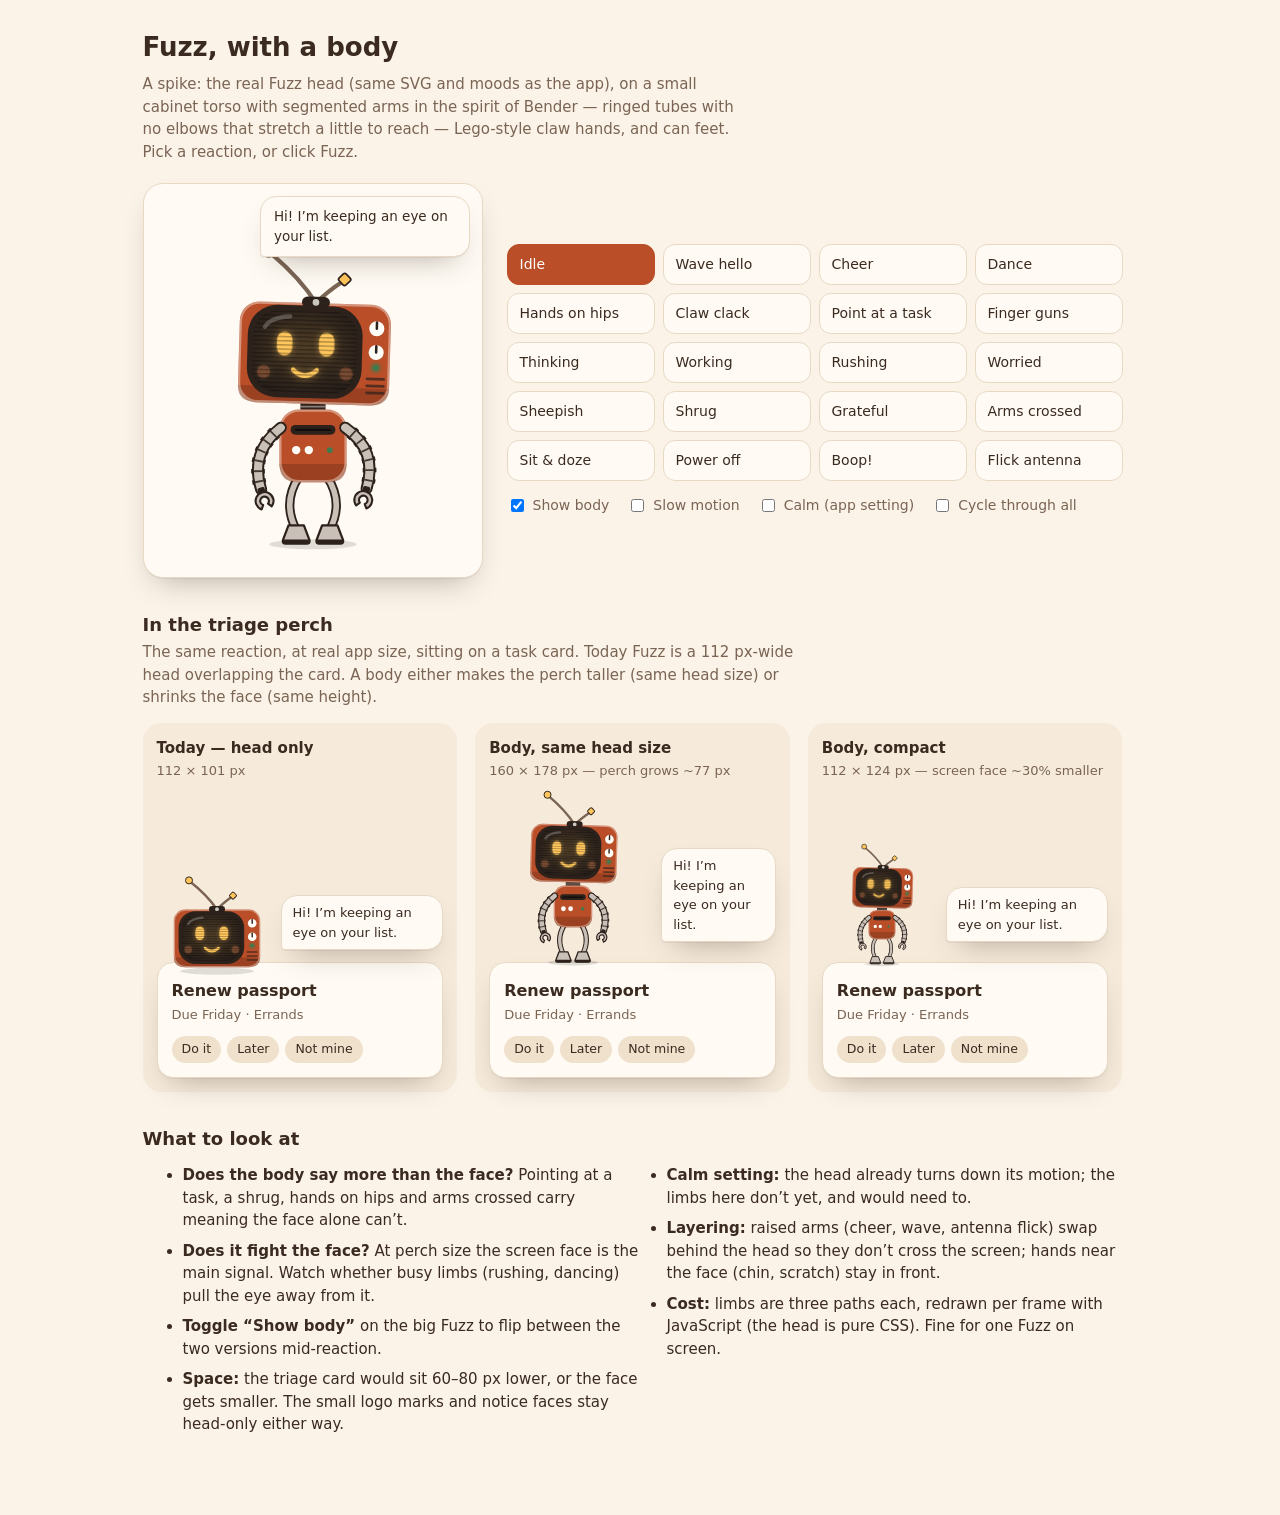
==== commit 12696505: "Fuzz body spike: segmented arms and Lego-style claw hands Arms are now ringed tubes (six bands that " ====
--- a/spikes/fuzz-body/index.html
+++ b/spikes/fuzz-body/index.html
@@ -24,10 +24,12 @@
   .rig { --limb: color-mix(in srgb, var(--trim) 45%, #9c8f84); --limb-o: var(--bezel); }
   .limb-o { fill: none; stroke: var(--limb-o); stroke-width: 6.6; stroke-linecap: round; }
   .limb-i { fill: none; stroke: var(--limb); stroke-width: 4; stroke-linecap: round; }
-  .hand .ho path { stroke: var(--limb-o); stroke-width: 5.6; stroke-linecap: round; fill: none; }
-  .hand .ho circle { fill: var(--limb-o); }
-  .hand .hi path { stroke: var(--limb); stroke-width: 3.4; stroke-linecap: round; fill: none; }
-  .hand .hi circle { fill: var(--limb); }
+  .arm .limb-o { stroke-width: 8.6; }
+  .arm .limb-i { stroke-width: 5.8; }
+  .ring-b { fill: none; stroke: var(--limb-o); stroke-width: 3.2; stroke-linecap: butt; }
+  .ring-l { fill: none; stroke: var(--limb-o); stroke-width: 1.3; stroke-linecap: butt; opacity: .85; }
+  .hand .claw { fill: var(--limb); stroke: var(--limb-o); stroke-width: 1.5; stroke-linejoin: round; }
+  .hand .wrist { fill: var(--limb-o); }
   .foot .fo { fill: var(--limb); stroke: var(--limb-o); stroke-width: 1.6; stroke-linejoin: round; }
   .foot .fs { fill: var(--limb-o); }
   .neck rect { fill: var(--bezel); }
@@ -76,8 +78,8 @@
 <main>
   <header class="top">
     <h1>Fuzz, with a body</h1>
-    <p>A spike: the real Fuzz head (same SVG and moods as the app), on a small cabinet torso with rubber-hose arms and legs
-      in the spirit of Bender &mdash; no elbows or knees, just bendy tubes with mitten hands and can feet. Pick a reaction, or click Fuzz.</p>
+    <p>A spike: the real Fuzz head (same SVG and moods as the app), on a small cabinet torso with segmented arms in the spirit of Bender
+      &mdash; ringed tubes with no elbows that stretch a little to reach &mdash; Lego-style claw hands, and can feet. Pick a reaction, or click Fuzz.</p>
   </header>
 
   <section class="hero">
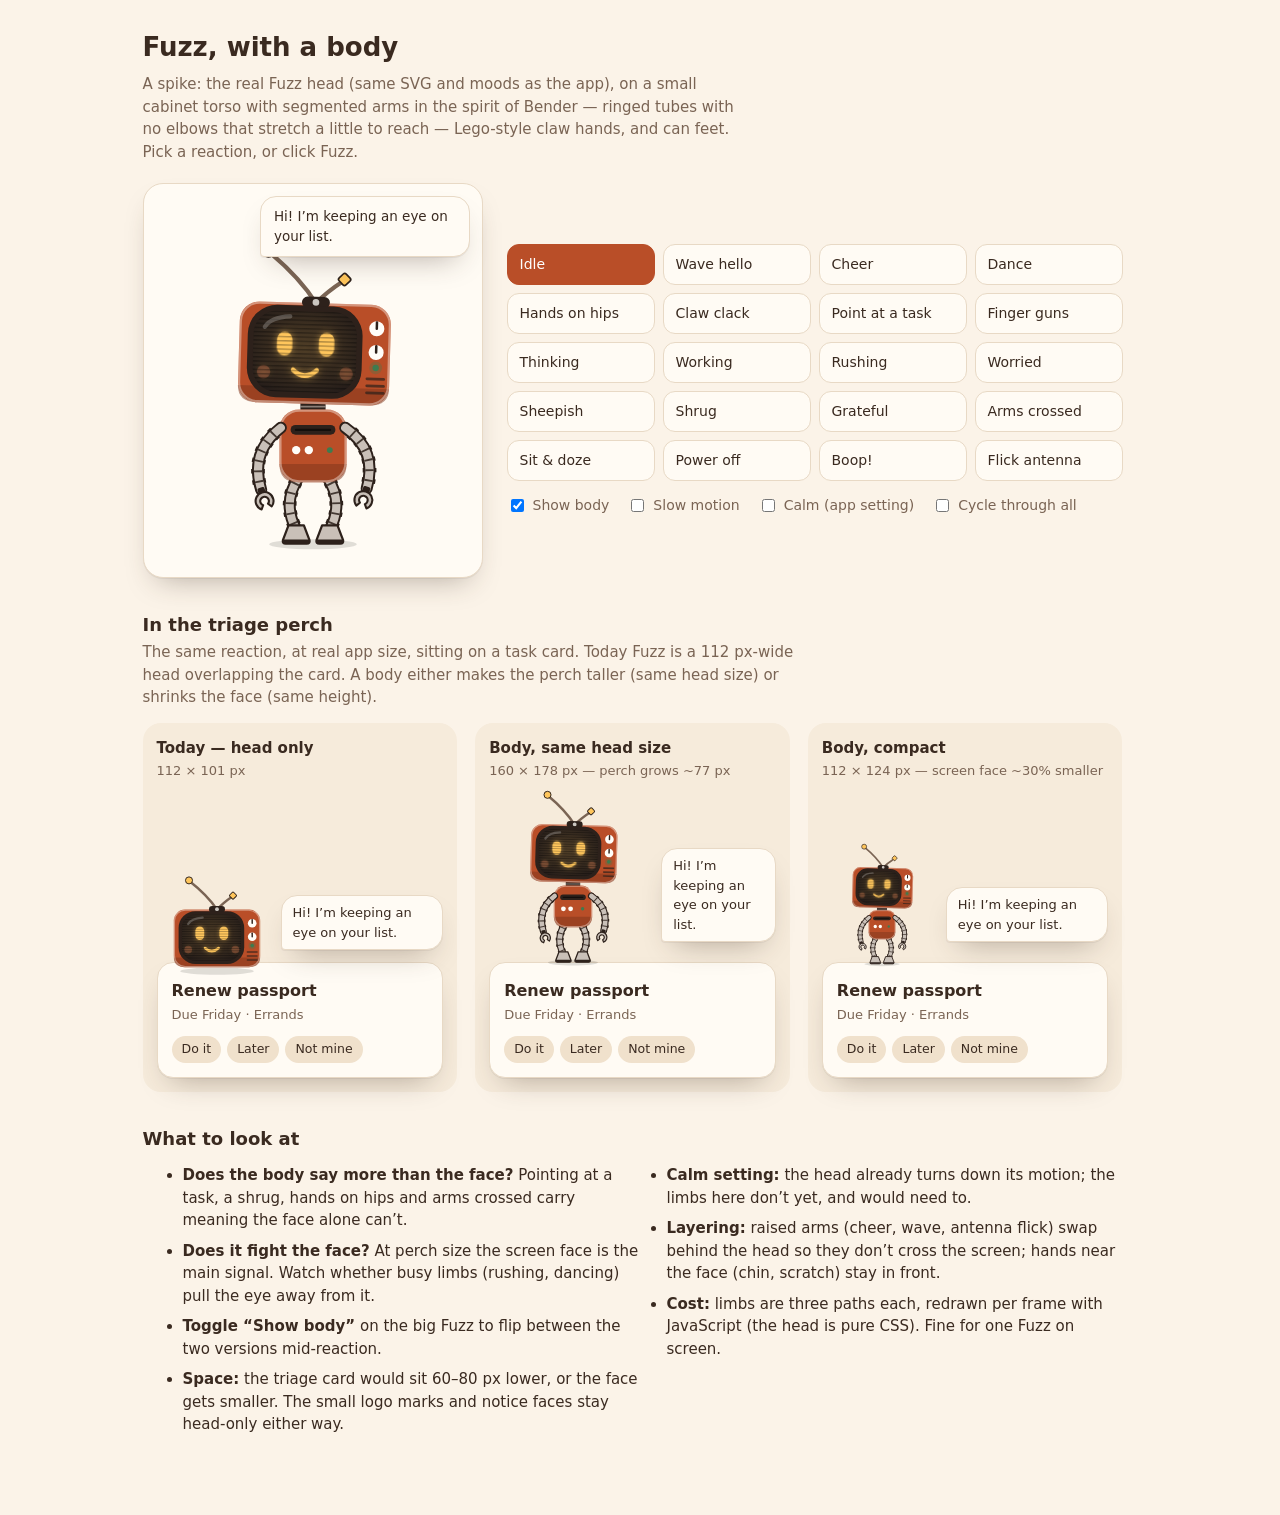
==== commit ce12c7f5: "Fuzz body spike: segmented legs to match the arms Co-Authored-By: Claude Opus 5.5 <noreply@anthropic" ====
--- a/spikes/fuzz-body/index.html
+++ b/spikes/fuzz-body/index.html
@@ -24,8 +24,8 @@
   .rig { --limb: color-mix(in srgb, var(--trim) 45%, #9c8f84); --limb-o: var(--bezel); }
   .limb-o { fill: none; stroke: var(--limb-o); stroke-width: 6.6; stroke-linecap: round; }
   .limb-i { fill: none; stroke: var(--limb); stroke-width: 4; stroke-linecap: round; }
-  .arm .limb-o { stroke-width: 8.6; }
-  .arm .limb-i { stroke-width: 5.8; }
+  .arm .limb-o, .leg .limb-o { stroke-width: 8.6; }
+  .arm .limb-i, .leg .limb-i { stroke-width: 5.8; }
   .ring-b { fill: none; stroke: var(--limb-o); stroke-width: 3.2; stroke-linecap: butt; }
   .ring-l { fill: none; stroke: var(--limb-o); stroke-width: 1.3; stroke-linecap: butt; opacity: .85; }
   .hand .claw { fill: var(--limb); stroke: var(--limb-o); stroke-width: 1.5; stroke-linejoin: round; }
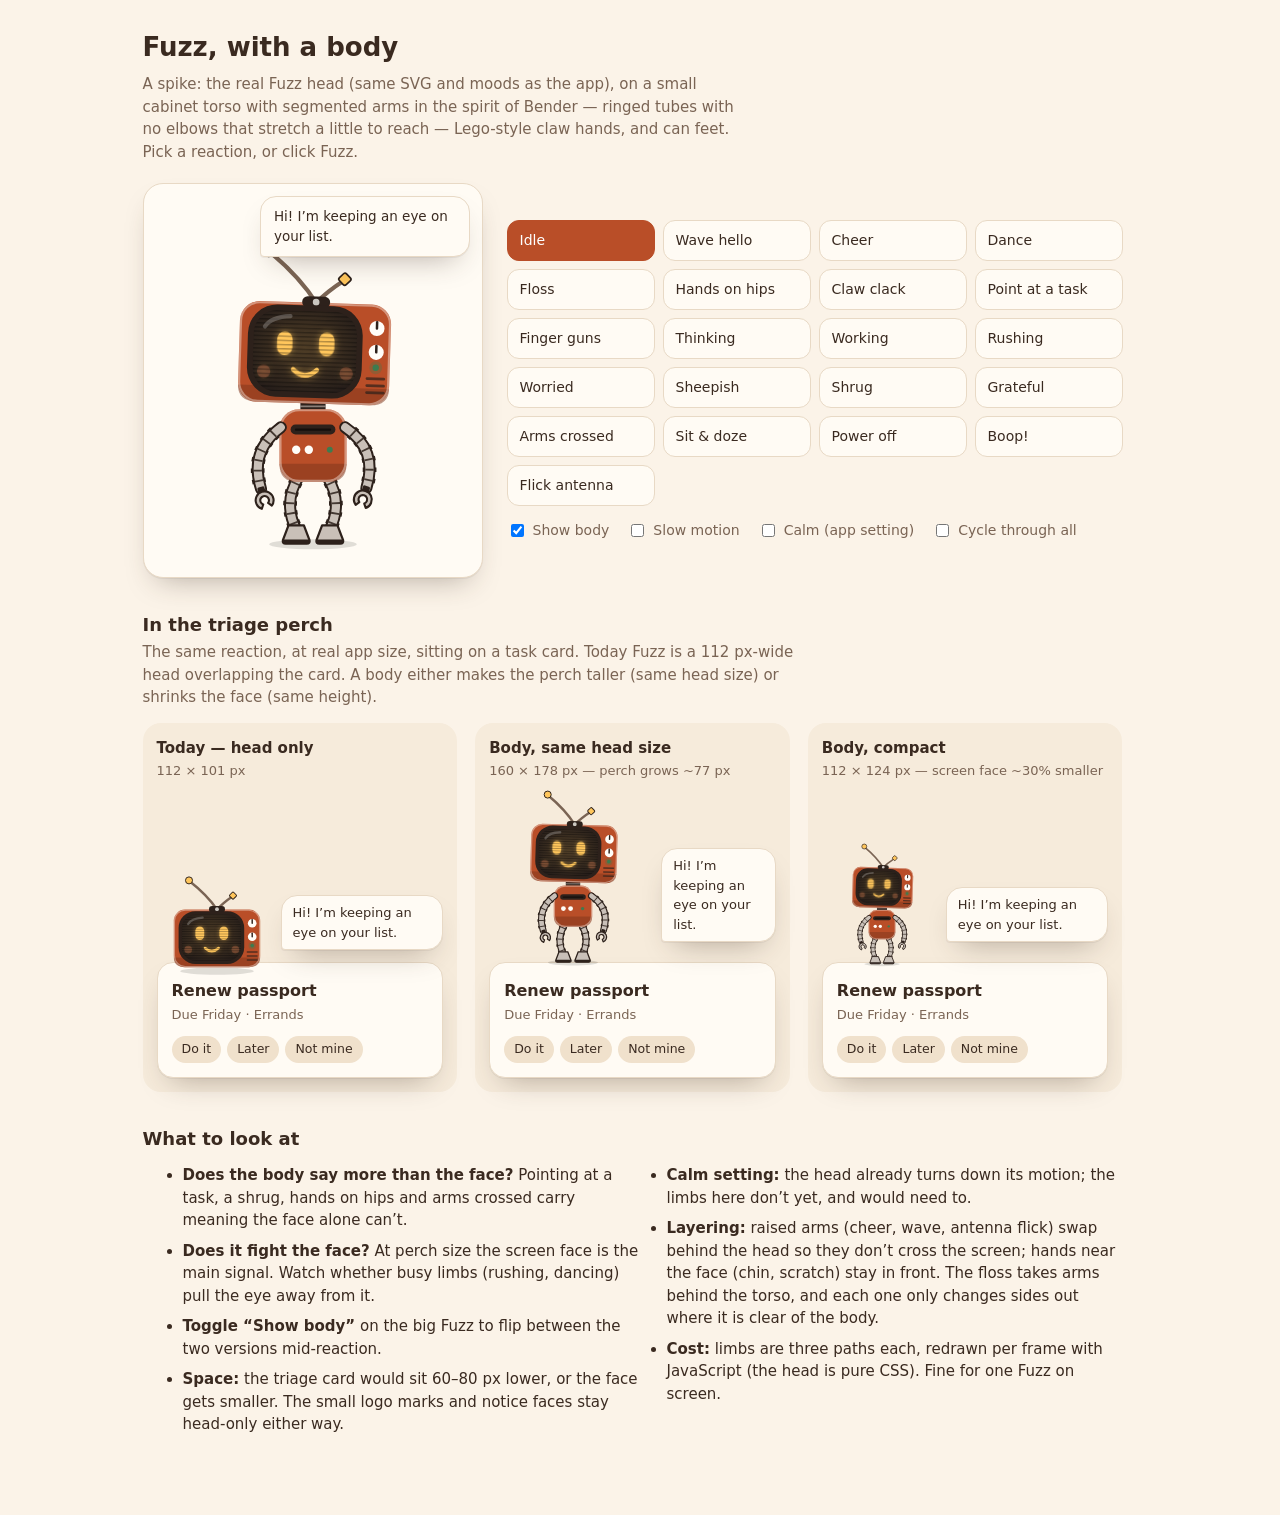
==== commit 8c30fe53: "Fuzz body spike: add the floss Arms swing as a pendulum against the hips. A new layer behind the tor" ====
--- a/spikes/fuzz-body/index.html
+++ b/spikes/fuzz-body/index.html
@@ -32,6 +32,8 @@
   .hand .wrist { fill: var(--limb-o); }
   .foot .fo { fill: var(--limb); stroke: var(--limb-o); stroke-width: 1.6; stroke-linejoin: round; }
   .foot .fs { fill: var(--limb-o); }
+  .shcap { display: none; fill: var(--limb); stroke: var(--limb-o); stroke-width: 1.4; }
+  .shcap.on { display: inline; }
   .neck rect { fill: var(--bezel); }
   .neck path { stroke: var(--limb); stroke-width: 1.2; opacity: .6; }
   .bshadow { fill: #000; opacity: .12; }
@@ -132,7 +134,7 @@
     <li><b>Toggle &ldquo;Show body&rdquo;</b> on the big Fuzz to flip between the two versions mid-reaction.</li>
     <li><b>Space:</b> the triage card would sit 60&ndash;80&nbsp;px lower, or the face gets smaller. The small logo marks and notice faces stay head-only either way.</li>
     <li><b>Calm setting:</b> the head already turns down its motion; the limbs here don&rsquo;t yet, and would need to.</li>
-    <li><b>Layering:</b> raised arms (cheer, wave, antenna flick) swap behind the head so they don&rsquo;t cross the screen; hands near the face (chin, scratch) stay in front.</li>
+    <li><b>Layering:</b> raised arms (cheer, wave, antenna flick) swap behind the head so they don&rsquo;t cross the screen; hands near the face (chin, scratch) stay in front. The floss takes arms behind the torso, and each one only changes sides out where it is clear of the body.</li>
     <li><b>Cost:</b> limbs are three paths each, redrawn per frame with JavaScript (the head is pure CSS). Fine for one Fuzz on screen.</li>
   </ul>
 </main>
